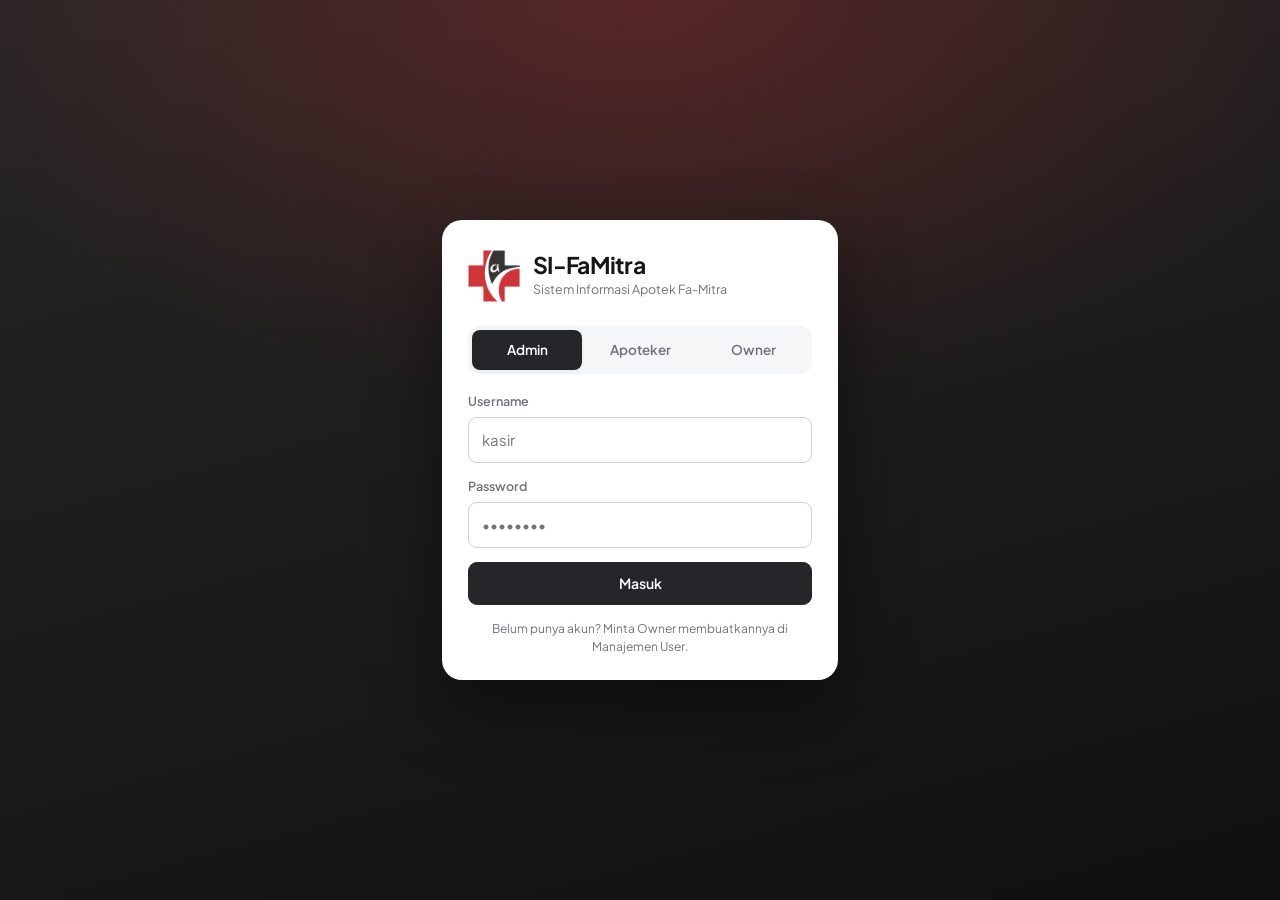
==== public/index.html @ 25cf3be3 "feat(marketing): target omset & laba bersih per cabang Tambah fitur Target Omset Marketing (Owner da" ====
<!DOCTYPE html>
<html lang="id">
<head>
  <meta charset="utf-8">
  <meta name="viewport" content="width=device-width, initial-scale=1, maximum-scale=1">
  <title>SI-FaMitra — Apotek Fa-Mitra</title>
  <link rel="icon" href="https://ssl.gstatic.com/docs/script/images/logo.png">
  <link rel="preconnect" href="https://fonts.googleapis.com">
  <link rel="preconnect" href="https://fonts.gstatic.com" crossorigin>
  <link href="https://fonts.googleapis.com/css2?family=Plus+Jakarta+Sans:wght@400;500;600;700;800&display=swap" rel="stylesheet">
  <link rel="stylesheet" href="style.css">
  <script>
    /* ============================================================ AI_CFG =====
     * Flag & endpoint asisten AI (khusus Owner). Dipertahankan dari versi asli
     * (Opsi A di blueprint migrasi — tetap pakai webhook n8n). Bila nanti
     * dipindah ke Edge Function Supabase (Opsi B), cukup ganti dua URL ini.
     *
     * PENTING: autentikasi harus ditangani oleh workflow n8n atau lapisan server;
     * jangan menaruh token rahasia di source browser yang bersifat publik.
     */
    window.AI_CFG = {
      summaryUrl: 'https://n8n.fa-mitra.my.id/webhook/ai-summary',
      chatUrl:    'https://n8n.fa-mitra.my.id/webhook/ai-chat'
    };
  </script>
</head>
<body>

<!-- ====================================================== Layar login ====== -->
<div id="loginScreen" class="login-screen">
  <div class="login-card">
    <div class="login-brand">
      <div class="logo"></div>
      <div>
        <h1>SI-FaMitra</h1>
        <p>Sistem Informasi Apotek Fa-Mitra</p>
      </div>
    </div>

    <div class="role-tabs" id="roleTabs">
      <button type="button" class="role-tab is-active" data-role="Kasir">Admin</button>
      <button type="button" class="role-tab" data-role="Apoteker">Apoteker</button>
      <button type="button" class="role-tab" data-role="Owner">Owner</button>
    </div>

    <label class="field">
      <span>Username</span>
      <input id="loginUser" type="text" autocomplete="username" autocapitalize="none" spellcheck="false" placeholder="kasir">
    </label>

    <label class="field">
      <span>Password</span>
      <input id="loginPass" type="password" autocomplete="current-password" placeholder="••••••••">
    </label>

    <div id="loginError" class="login-error" hidden></div>
    <button id="loginBtn" class="btn btn-primary btn-block">Masuk</button>
    <p class="login-note">Belum punya akun? Minta Owner membuatkannya di Manajemen User.</p>
  </div>
</div>

<!-- ======================================================= Layar aplikasi === -->
<div id="appScreen" class="app" hidden>
  <aside class="sidebar">
    <div class="sidebar-brand">
      <div class="logo"></div>
      <div class="sidebar-brand-text">
        <strong>SI-FaMitra</strong>
        <span id="sbApotek">Apotek Fa-Mitra</span>
      </div>
    </div>
    <nav id="navMenu" class="nav"></nav>
    <div class="sidebar-foot">
      <div class="whoami">
        <strong id="sbNama">—</strong>
        <span id="sbRole">—</span>
      </div>
      <button id="logoutBtn" class="btn btn-sm">Keluar</button>
    </div>
  </aside>

  <main class="main">
    <header class="topbar">
      <button id="menuToggle" class="icon-btn" aria-label="Buka menu">
        <svg viewBox="0 0 24 24"><path d="M4 6h16M4 12h16M4 18h16"/></svg>
      </button>
      <h2 id="pageTitle">Kasir</h2>
      <div class="topbar-meta">
        <span id="shiftChip" class="chip">Shift —</span>
        <span id="clockChip" class="chip">--:--</span>
      </div>
    </header>
    <div id="view" class="view"></div>
  </main>

  <nav id="tabbar" class="tabbar"></nav>
</div>

<!-- =========================================== Widget AI (khusus Owner) ==== -->
<div id="aidock" class="aidock mini" hidden>
  <button id="aidockFab" class="aidock-fab" aria-label="Buka Asisten Fa-Mitra" style="position:relative">
    <span class="aidock-fab-icon" aria-hidden="true">
      <svg viewBox="0 0 24 24" fill="none">
        <path d="M7.5 17.5 4 20l1.1-4.4A7.8 7.8 0 0 1 3 10.5C3 6.36 7.03 3 12 3s9 3.36 9 7.5-4.03 7.5-9 7.5c-1.64 0-3.18-.36-4.5-1Z" stroke="currentColor" stroke-width="1.8" stroke-linejoin="round"/>
        <path d="M8 10.5h.01M12 10.5h.01M16 10.5h.01" stroke="currentColor" stroke-width="2.4" stroke-linecap="round"/>
      </svg>
    </span>
    <span class="aidock-online" aria-label="AI aktif"></span>
    <span id="aidockBadge" class="badge" hidden>0</span>
  </button>

  <div id="aidockBox" class="aidock-box" hidden>
    <header class="aidock-head">
      <strong>Asisten Fa-Mitra</strong>
      <button id="aidockSize" class="icon-btn" aria-label="Perbesar">
        <svg viewBox="0 0 24 24"><path d="M8 3H5a2 2 0 0 0-2 2v3M16 3h3a2 2 0 0 1 2 2v3M8 21H5a2 2 0 0 1-2-2v-3M16 21h3a2 2 0 0 0 2-2v-3"/></svg>
      </button>
      <button id="aidockMin" class="icon-btn" aria-label="Kecilkan">
        <svg viewBox="0 0 24 24"><path d="M5 12h14"/></svg>
      </button>
    </header>
    <div id="aidockBody" class="aidock-body"></div>
    <footer class="aidock-foot">
      <div id="aidockSaran" class="saran"></div>
      <div class="aidock-input">
        <input id="aidockInput" class="inp" placeholder="Tanya apa saja soal data apotek">
        <button id="aidockKirim" class="btn btn-brand">Kirim</button>
      </div>
    </footer>
  </div>
</div>

<!-- ============================================================ Komponen === -->
<div id="toast" class="toast" hidden></div>

<div id="modal" class="modal" hidden>
  <div class="modal-backdrop" data-close="1"></div>
  <div class="modal-box" role="dialog" aria-modal="true">
    <header class="modal-head">
      <h3 id="modalTitle">Judul</h3>
      <button class="icon-btn" data-close="1" aria-label="Tutup">
        <svg viewBox="0 0 24 24"><path d="M18 6 6 18M6 6l12 12"/></svg>
      </button>
    </header>
    <div id="modalBody" class="modal-body"></div>
    <footer id="modalFoot" class="modal-foot"></footer>
  </div>
</div>

<!-- Area cetak; hanya tampil saat dokumen dicetak. -->
<div id="struk" class="struk"></div>

<!-- Urutan load WAJIB sama seperti include() di Index.html asli:
     Js_Core lebih dulu (deklarasi call()/api()/VIEWS), baru modul-modul view. -->
<script src="js_core.js"></script>
<script src="js_ai.js"></script>
<script src="js_pos.js"></script>
<script src="js_dashboard.js"></script>
<script src="js_master.js"></script>
<script src="js_trx.js"></script>
<script src="js_marketing_target.js"></script>
</body>
</html>
---- public/style.css ----
/* ================================================================= Token ===
   Palet diambil langsung dari logo: palang merah bata dan siluet arang.

   Merah sengaja TIDAK dipakai sebagai tombol aksi biasa. Di dashboard apotek,
   merah berarti rugi, stok habis, kedaluwarsa — kalau tombol "Simpan" juga
   merah, sinyal bahayanya hilang. Jadi merah untuk identitas dan bahaya,
   arang untuk aksi.
   ========================================================================= */
:root{
  --brand:#CE2C2B;        /* merah logo: identitas, blok hero, menu aktif */
  --brand-dark:#A61F1E;
  --brand-soft:#FCEBEA;

  --ink:#2E2E2E;          /* arang logo: tombol aksi utama */
  --ink-deep:#1A1A1A;
  --ink-nav:#1F1F1F;      /* sidebar */

  --paper:#F3F4F6;
  --surface:#FFFFFF;
  --line:#E4E6EB;
  --line-strong:#CDD1D8;
  --text:#1F2229;
  --muted:#6B7280;

  --ok:#0E9F6E;   --ok-soft:#E3F6EE;
  --warn:#D97706; --warn-soft:#FDF2E0;
  --bad:#8E1B18;  --bad-soft:#FBEAE9;

  --r:14px; --r-sm:9px; --r-xs:6px;
  --sh-1:0 1px 2px rgba(20,23,28,.05);
  --sh-2:0 1px 3px rgba(20,23,28,.06), 0 8px 24px rgba(20,23,28,.06);
  --sh-3:0 12px 40px rgba(20,23,28,.16);
}

*{box-sizing:border-box}
html,body{height:100%}
body{
  margin:0;
  font-family:'Plus Jakarta Sans',system-ui,-apple-system,'Segoe UI',sans-serif;
  font-size:15px; line-height:1.5; color:var(--text); background:var(--paper);
  -webkit-text-size-adjust:100%;
}
h1,h2,h3,h4{margin:0; color:var(--ink-deep); font-weight:700; letter-spacing:-.015em}
button,input,select,textarea{font:inherit; color:inherit}
/* Atribut hidden harus menang atas display:grid/flex milik kelas di bawah. */
[hidden]{display:none !important}
.num,.money,.kpi-value,table .num{font-variant-numeric:tabular-nums}
a{color:var(--brand-dark)}

/* Logo disematkan sebagai data URI supaya tidak butuh hosting terpisah. */
.logo{
  background-color: #ffffff; /* Mengisi background transparan dengan warna putih */
  border-radius: 8px;        /* Siku sedikit melengkung agar rapi */
  opacity: 1;                /* Memastikan keterlihatan maksimal */
  background-image:url([data-uri]);
  background-size:contain; background-repeat:no-repeat; background-position:center;
}

/* ================================================================== Login == */
.login-screen{
  min-height:100dvh; display:grid; place-items:center; padding:24px;
  background:
    radial-gradient(90% 70% at 50% 0%, rgba(206,44,43,.30) 0%, transparent 65%),
    linear-gradient(165deg,#262626 0%, #1A1A1A 60%, #101010 100%);
}
.login-card{
  width:100%; max-width:396px; background:var(--surface);
  border-radius:20px; padding:30px 26px 24px; box-shadow:0 28px 70px rgba(0,0,0,.45);
}
.login-brand{display:flex; gap:13px; align-items:center; margin-bottom:24px}
.login-brand .logo{width:52px; height:52px; flex:0 0 52px}
.login-brand h1{font-size:23px; line-height:1.1; letter-spacing:-.03em}
.login-brand p{margin:3px 0 0; font-size:12.5px; color:var(--muted)}

.role-tabs{
  display:grid; grid-template-columns:repeat(3,1fr); gap:3px;
  background:var(--paper); padding:4px; border-radius:12px; margin-bottom:18px;
}
.role-tab{
  border:0; background:transparent; padding:10px 4px; border-radius:8px;
  font-size:13.5px; font-weight:600; color:var(--muted); cursor:pointer;
  transition:background .15s, color .15s;
}
.role-tab.is-active{background:var(--ink); color:#fff; box-shadow:var(--sh-1)}
.login-error{
  background:var(--bad-soft); color:var(--bad); border-radius:var(--r-sm);
  padding:10px 12px; font-size:13px; margin-bottom:12px;
  border-left:3px solid var(--bad);
}
.login-note{margin:15px 0 0; font-size:12px; color:var(--muted); text-align:center}

.field{display:block; margin-bottom:14px}
.field > span{display:block; font-size:12.5px; font-weight:600; color:var(--muted); margin-bottom:6px}
.field input,.field select,.field textarea,.inp{
  width:100%; padding:11px 13px; border:1.5px solid var(--line-strong);
  border-radius:var(--r-sm); background:var(--surface); outline:none;
  transition:border-color .14s, box-shadow .14s;
}
.field input:focus,.field select:focus,.inp:focus{
  border-color:var(--ink); box-shadow:0 0 0 3px rgba(46,46,46,.12);
}

/* ================================================================= Tombol == */
.btn{
  border:1.5px solid var(--line-strong); border-radius:var(--r-sm);
  padding:10px 16px; font-weight:600; font-size:14px; cursor:pointer;
  background:var(--surface); color:var(--ink-deep);
  transition:background .14s, border-color .14s, transform .06s;
}
.btn:hover{border-color:var(--muted)}
.btn:active{transform:translateY(1px)}
.btn:focus-visible{outline:2.5px solid var(--brand); outline-offset:2px}
.btn-primary{background:var(--ink); color:#fff; border-color:var(--ink)}
.btn-primary:hover{background:#000; border-color:#000}
.btn-brand{background:var(--brand); color:#fff; border-color:var(--brand)}
.btn-brand:hover{background:var(--brand-dark); border-color:var(--brand-dark)}
.btn-danger{background:var(--bad-soft); color:var(--bad); border-color:#EBC9C7}
.btn-ghost{background:transparent; border-color:transparent}
.btn-sm{padding:6px 11px; font-size:12.5px}
.btn-block{width:100%; display:block; margin-top:8px}
.btn:disabled{opacity:.5; cursor:not-allowed}
.icon-btn{
  border:0; background:transparent; cursor:pointer; padding:7px;
  border-radius:var(--r-xs); color:inherit; display:inline-flex; align-items:center;
}
.icon-btn:hover{background:rgba(0,0,0,.06)}
.icon-btn svg{width:18px; height:18px; stroke:currentColor; fill:none;
  stroke-width:2; stroke-linecap:round; stroke-linejoin:round}

/* ================================================================= Layout == */
.app{display:grid; grid-template-columns:236px 1fr; min-height:100dvh}
.sidebar{
  background:var(--ink-nav); color:#A9ADB4; display:flex; flex-direction:column;
  padding:18px 12px; position:sticky; top:0; height:100dvh;
}
.sidebar-brand{display:flex; gap:11px; align-items:center; margin-bottom:24px; padding:0 4px}
.sidebar-brand .logo{width:38px; height:38px; flex:0 0 38px}
.sidebar-brand-text strong{display:block; color:#F5F6F7; font-size:15px; letter-spacing:-.02em}
.sidebar-brand-text span{font-size:11px; color:#7E838B}
.nav{display:flex; flex-direction:column; gap:2px; flex:1; overflow-y:auto}
.nav button{
  text-align:left; border:0; background:transparent; color:#A9ADB4;
  padding:10px 12px; border-radius:var(--r-sm); cursor:pointer;
  font-size:14px; font-weight:500; transition:background .14s, color .14s;
}
.nav button:hover{background:#2B2B2B; color:#F5F6F7}
.nav button.is-active{background:var(--brand); color:#fff; font-weight:600}
.sidebar-foot{
  border-top:1px solid #333; padding-top:13px; margin-top:8px;
  display:flex; align-items:center; justify-content:space-between; gap:8px;
}
.whoami strong{display:block; color:#F5F6F7; font-size:13.5px}
.whoami span{font-size:11px; color:#7E838B}
.sidebar-foot .btn{color:#A9ADB4; border-color:#3A3A3A; background:transparent}
.sidebar-foot .btn:hover{background:#2B2B2B; color:#fff}

.main{display:flex; flex-direction:column; min-width:0}
.topbar{
  display:flex; align-items:center; gap:12px; padding:13px 22px;
  background:var(--surface); border-bottom:1px solid var(--line);
  position:sticky; top:0; z-index:5;
}
.topbar h2{font-size:18px; flex:1; letter-spacing:-.02em}
.topbar-meta{display:flex; gap:6px; align-items:center}
#menuToggle{display:none}
.view{padding:20px 22px 28px; flex:1; min-width:0}
.tabbar{display:none}

@media (max-width:880px){
  .app{grid-template-columns:1fr}
  .sidebar{
    position:fixed; z-index:40; left:0; top:0; width:258px; transform:translateX(-100%);
    transition:transform .22s cubic-bezier(.4,0,.2,1); box-shadow:var(--sh-3);
  }
  .sidebar.is-open{transform:none}
  #menuToggle{display:inline-flex}
  .topbar{padding:11px 14px}
  .view{padding:14px 14px 96px}
  .tabbar{
    display:flex; position:fixed; bottom:0; left:0; right:0; z-index:30;
    background:var(--surface); border-top:1px solid var(--line);
    padding:6px 4px calc(6px + env(safe-area-inset-bottom));
  }
  .tabbar button{
    flex:1; border:0; background:transparent; padding:8px 2px; cursor:pointer;
    font-size:11px; font-weight:600; color:var(--muted); border-radius:var(--r-xs);
  }
  .tabbar button.is-active{color:var(--brand); background:var(--brand-soft)}
}
@media (max-width:880px){
  .aidock:not(.full){right:14px; bottom:78px}
  .aidock-box{height:min(460px,calc(100dvh - 180px))}
}
@media (prefers-reduced-motion:reduce){*{transition:none !important; animation:none !important}}

/* ================================================================== Kartu == */
.card{
  background:var(--surface); border:1px solid var(--line);
  border-radius:var(--r); padding:17px; box-shadow:var(--sh-1);
}
.card + .card{margin-top:14px}
.card-head{display:flex; align-items:center; gap:10px; margin-bottom:13px; flex-wrap:wrap}
.card-head h3{font-size:15px; flex:1; min-width:110px}
.grid{display:grid; gap:14px}
.g2{grid-template-columns:repeat(2,minmax(0,1fr))}
.g3{grid-template-columns:repeat(3,minmax(0,1fr))}
.g4{grid-template-columns:repeat(4,minmax(0,1fr))}
.split{display:grid; grid-template-columns:minmax(0,1.45fr) minmax(0,1fr); gap:14px; align-items:start}
@media (max-width:980px){.g3,.g4{grid-template-columns:repeat(2,minmax(0,1fr))} .split{grid-template-columns:1fr}}
@media (max-width:560px){.g2,.g3,.g4{grid-template-columns:1fr}}
.stack14{margin-top:14px}

/* =========================================================== Banner AI ===== */
.aibanner{
  background:linear-gradient(120deg,var(--brand) 0%, var(--brand-dark) 62%, #7E1615 100%);
  color:#fff; border-radius:var(--r); padding:18px 20px; margin-bottom:14px;
  box-shadow:var(--sh-2); position:relative; overflow:hidden;
}
.aibanner::after{
  content:''; position:absolute; right:-70px; top:-90px; width:250px; height:250px;
  border-radius:50%; background:rgba(255,255,255,.07);
}
.aibanner-top{display:flex; align-items:center; gap:9px; margin-bottom:9px}
.aibanner-tag{
  font-size:11px; font-weight:700; letter-spacing:.06em; text-transform:uppercase;
  background:rgba(255,255,255,.18); padding:4px 9px; border-radius:99px;
}
.aibanner-jam{font-size:11.5px; color:rgba(255,255,255,.75); margin-left:auto}
.aibanner p{margin:0; font-size:15.5px; line-height:1.55; max-width:74ch; position:relative}
.aibanner-sorot{
  display:flex; gap:22px; flex-wrap:wrap; margin-top:15px;
  padding-top:14px; border-top:1px solid rgba(255,255,255,.18); position:relative;
}
.sorot-label{font-size:11.5px; color:rgba(255,255,255,.72)}
.sorot-nilai{font-size:19px; font-weight:800; letter-spacing:-.02em; margin-top:1px}
.sorot-catatan{font-size:11.5px; color:rgba(255,255,255,.82)}
.aibanner .memuat{opacity:.75; font-style:italic}

/* ====================================================== Hero omzet ========= */
.hero{
  background:var(--surface); border:1px solid var(--line); border-radius:var(--r);
  padding:20px 22px; box-shadow:var(--sh-1); margin-bottom:14px;
  display:grid; grid-template-columns:minmax(0,1fr) 268px; gap:24px; align-items:center;
}
.hero-chart{border-left:1px solid var(--line); padding-left:22px}
@media (max-width:820px){
  .hero{grid-template-columns:1fr; gap:16px}
  .hero-chart{border-left:0; border-top:1px solid var(--line); padding-left:0; padding-top:14px}
}
.hero-label{font-size:12.5px; font-weight:600; color:var(--muted)}
.hero-value{
  font-size:clamp(32px,5.5vw,46px); font-weight:800; letter-spacing:-.035em;
  line-height:1.05; margin-top:3px; color:var(--ink-deep);
}
.hero-row{display:flex; align-items:flex-end; gap:14px; flex-wrap:wrap}
.delta{
  display:inline-flex; align-items:center; gap:4px; font-size:13px; font-weight:700;
  padding:4px 10px; border-radius:99px; margin-bottom:7px;
}
.delta.naik{background:var(--ok-soft); color:var(--ok)}
.delta.turun{background:var(--bad-soft); color:var(--bad)}
.delta.rata{background:var(--paper); color:var(--muted)}
.hero-satelit{
  display:flex; gap:14px 30px; flex-wrap:wrap; margin-top:16px; padding-top:15px;
  border-top:1px solid var(--line);
}
.sat-label{font-size:11.5px; color:var(--muted); font-weight:600}
.sat-nilai{font-size:18px; font-weight:700; letter-spacing:-.02em; margin-top:1px}
.sat-nilai.minus{color:var(--bad)}

/* ================================================= Strip peringatan ======== */
.alertstrip{
  display:flex; align-items:center; gap:12px; flex-wrap:wrap;
  border-radius:var(--r); padding:13px 17px; margin-bottom:14px;
  font-size:14px; font-weight:600; cursor:pointer; border:1px solid transparent;
  transition:filter .14s;
}
.alertstrip:hover{filter:brightness(.98)}
.alertstrip.aman{background:var(--ok-soft); color:var(--ok); border-color:#BFE7D8; cursor:default}
.alertstrip.perhatian{background:var(--warn-soft); color:#8A4B04; border-color:#EFD9AE}
.alertstrip.kritis{background:var(--bad-soft); color:var(--bad); border-color:#EFC9C6}
.alertstrip .pesan{display:inline-flex; align-items:baseline; gap:9px}
.alertstrip .dot{width:9px; height:9px; border-radius:50%; background:currentColor;
  flex:0 0 9px; transform:translateY(-1px)}
.alertstrip .spacer{flex:1}
.alertstrip .lihat{font-size:12.5px; font-weight:700; text-decoration:underline}

/* ================================================= Strip segmen CRM ======== */
.segstrip{
  display:grid; grid-template-columns:repeat(4,minmax(0,1fr)); gap:1px;
  background:var(--line); border:1px solid var(--line); border-radius:var(--r);
  overflow:hidden; margin-bottom:14px;
}
.seg{background:var(--surface); padding:14px 16px}
.seg-nilai{font-size:23px; font-weight:800; letter-spacing:-.03em}
.seg-label{font-size:12px; color:var(--muted); font-weight:600; margin-top:1px}
.seg.vip .seg-nilai{color:var(--brand)}
.seg.risk .seg-nilai{color:var(--bad)}
.seg.rutin .seg-nilai{color:var(--ok)}
@media (max-width:560px){.segstrip{grid-template-columns:repeat(2,1fr)}}

/* ====================================================== Kartu bertab ======= */
.tabs{display:flex; gap:3px; background:var(--paper); padding:3px; border-radius:9px}
.tabs button{
  border:0; background:transparent; padding:7px 12px; border-radius:6px; cursor:pointer;
  font-size:12.5px; font-weight:600; color:var(--muted);
}
.tabs button.is-active{background:var(--surface); color:var(--ink-deep); box-shadow:var(--sh-1)}

/* Bar horizontal untuk peringkat, menggantikan tabel angka. */
.rank{display:flex; flex-direction:column; gap:11px}
.rank-item{position:relative}
.rank-top{display:flex; justify-content:space-between; gap:10px; font-size:13.5px; margin-bottom:5px}
.rank-top strong{font-weight:600}
.rank-bar{height:7px; border-radius:99px; background:var(--paper); overflow:hidden}
.rank-fill{height:100%; border-radius:99px; background:var(--brand)}
.rank-fill.alt{background:var(--ink)}

/* ================================================================= Tabel === */
.table-wrap{overflow-x:auto; -webkit-overflow-scrolling:touch}
.tbl-sm table{min-width:0}
.tbl-sm td,.tbl-sm th{padding:9px 6px}
table{width:100%; border-collapse:collapse; font-size:13.5px; min-width:480px}
th{
  text-align:left; font-weight:600; color:var(--muted); font-size:11.5px;
  padding:9px 10px; border-bottom:1.5px solid var(--line-strong); white-space:nowrap;
}
td{padding:10px; border-bottom:1px solid var(--line); vertical-align:middle}
tbody tr:last-child td{border-bottom:0}
.r{text-align:right} .c{text-align:center}
.empty{padding:28px 12px; text-align:center; color:var(--muted); font-size:13.5px}
.sub{font-size:11.5px; color:var(--muted); margin-top:2px}

.chip{
  display:inline-block; padding:3px 9px; max-width:100%; border-radius:99px; font-size:11.5px;
  font-weight:600; background:var(--paper); color:var(--muted); white-space:nowrap;
}
.chip-ok{background:var(--ok-soft); color:var(--ok)}
.chip-warn{background:var(--warn-soft); color:#8A4B04}
.chip-bad{background:var(--bad-soft); color:var(--bad)}
.chip-brand{background:var(--brand-soft); color:var(--brand-dark)}

/* ========================================================== Kerangka muat == */
.sk{background:linear-gradient(90deg,#E8EAEE 25%,#F2F3F5 50%,#E8EAEE 75%);
  background-size:200% 100%; animation:skl 1.3s linear infinite; border-radius:6px}
@keyframes skl{from{background-position:200% 0} to{background-position:-200% 0}}
.sk-row{height:13px; margin-bottom:9px}
.sk-title{height:26px; width:45%; margin-bottom:14px}

/* ================================================================ Grafik === */
.chart{width:100%; height:auto; display:block; max-height:200px}
.chart .bar{fill:var(--brand)}
.chart .bar-alt{fill:var(--ink)}
.chart .axis{stroke:var(--line-strong); stroke-width:1}
.chart .lbl{font-size:8px; fill:var(--muted)}

/* ======================================================== Insight AI ======= */
.insight{
  border-left:3px solid var(--line-strong); padding:11px 13px; background:var(--paper);
  border-radius:0 var(--r-sm) var(--r-sm) 0; margin-bottom:9px;
}
.insight h4{font-size:13.5px; margin-bottom:3px}
.insight p{margin:0; font-size:13px; color:var(--muted)}
.insight .aksi{margin-top:6px; font-size:12.5px; font-weight:600; color:var(--ink-deep)}
.insight.kritis{border-left-color:var(--bad); background:var(--bad-soft)}
.insight.perhatian{border-left-color:var(--warn); background:var(--warn-soft)}
.insight.peluang{border-left-color:var(--ok); background:var(--ok-soft)}

/* Bagian yang bisa dilipat. */
.fold > summary{
  cursor:pointer; list-style:none; font-weight:600; font-size:14px;
  padding:13px 17px; background:var(--surface); border:1px solid var(--line);
  border-radius:var(--r); box-shadow:var(--sh-1); display:flex; align-items:center; gap:9px;
}
.fold > summary::-webkit-details-marker{display:none}
.fold > summary::before{content:'▸'; color:var(--muted); font-size:12px}
.fold[open] > summary{border-radius:var(--r) var(--r) 0 0; border-bottom:0}
.fold[open] > summary::before{content:'▾'}
.fold-body{
  background:var(--surface); border:1px solid var(--line); border-top:0;
  border-radius:0 0 var(--r) var(--r); padding:16px; box-shadow:var(--sh-1);
}

/* ==================================================== Widget AI melayang === */
.aidock{position:fixed; z-index:55; right:20px; bottom:20px; transition:all .2s cubic-bezier(.4,0,.2,1)}
.aidock-fab{
  width:56px; height:56px; border-radius:50%; border:0; cursor:pointer;
  background:var(--brand); color:#fff; box-shadow:var(--sh-3);
  display:grid; place-items:center; font-weight:800; font-size:15px;
}
.aidock-fab:hover{background:var(--brand-dark)}
.aidock-fab .badge{
  position:absolute; top:-3px; right:-3px; min-width:20px; height:20px; padding:0 5px;
  border-radius:99px; background:var(--ink-deep); color:#fff; font-size:11px;
  display:grid; place-items:center; border:2px solid var(--surface);
}
.aidock-box{
  width:min(380px,calc(100vw - 32px)); height:min(520px,calc(100dvh - 120px));
  background:var(--surface); border-radius:16px; box-shadow:var(--sh-3);
  display:flex; flex-direction:column; overflow:hidden; border:1px solid var(--line);
}
.aidock.full{right:16px; bottom:16px; left:16px; top:16px}
.aidock.full .aidock-box{width:auto; height:100%; max-width:none}
.aidock-head{
  display:flex; align-items:center; gap:9px; padding:13px 15px;
  background:var(--ink-nav); color:#fff;
}
.aidock-head strong{color:#fff; font-size:14px; flex:1}
.aidock-head .icon-btn{color:#B9BDC4}
.aidock-head .icon-btn:hover{background:rgba(255,255,255,.12); color:#fff}
.aidock-body{flex:1; overflow-y:auto; padding:14px; background:var(--paper)}
.aidock-foot{padding:11px 12px; border-top:1px solid var(--line); background:var(--surface)}
.aidock-input{display:flex; gap:7px}

.bubble{padding:10px 13px; border-radius:14px; font-size:13.5px; line-height:1.5;
  max-width:92%; margin-bottom:9px; white-space:pre-wrap}
.bubble.me{background:var(--ink); color:#fff; margin-left:auto; border-bottom-right-radius:4px}
.bubble.ai{background:var(--surface); border:1px solid var(--line); border-bottom-left-radius:4px}
.bubble.proaktif{background:#fff; border-left:3px solid var(--brand)}
.bubble .aksi-cepat{
  display:inline-block; margin-top:8px; padding:6px 11px; border-radius:99px;
  background:var(--brand-soft); color:var(--brand-dark); font-size:12.5px;
  font-weight:600; cursor:pointer; border:0;
}
.bubble .aksi-cepat:hover{background:#F8DAD8}
.saran{display:flex; gap:6px; flex-wrap:wrap; margin-bottom:9px; max-height:64px; overflow:hidden; position:relative; transition:max-height .2s ease}
.saran.is-open{max-height:none}
.saran-more{width:100%; display:flex; gap:6px; flex-wrap:wrap; margin-top:6px}
.saran button{
  border:1px solid var(--line-strong); background:var(--surface); border-radius:99px;
  padding:6px 12px; font-size:12.5px; cursor:pointer; color:var(--ink-deep);
  max-width:100%; white-space:nowrap; overflow:hidden; text-overflow:ellipsis;
}
.saran button:hover{border-color:var(--ink); background:var(--paper)}
.saran button.saran-toggle{
  background:var(--paper); color:var(--muted); font-weight:600;
  border-style:dashed;
}
.saran button.saran-toggle:hover{color:var(--ink-deep); border-style:solid}
.sumber-tag{font-size:10.5px; color:var(--muted); margin-top:5px}

/* ============================================================= POS gelap === */
.pos-dark{
  margin:-20px -22px -28px; padding:18px 22px 28px; min-height:calc(100dvh - 56px);
  background:var(--ink-deep); color:#E7E8EA;
}
@media (max-width:880px){.pos-dark{margin:-14px -14px -96px; padding:14px 14px 96px}}
.pos-dark h3,.pos-dark h4{color:#F5F6F7}
.pos-dark .card{background:#262626; border-color:#383838; color:#E7E8EA; box-shadow:none}
.pos-dark .field > span{color:#9A9EA5}
.pos-dark .inp{background:#1A1A1A; border-color:#3D3D3D; color:#F5F6F7}
.pos-dark .inp:focus{border-color:var(--brand); box-shadow:0 0 0 3px rgba(206,44,43,.22)}
.pos-dark .inp::placeholder{color:#6C7076}
.pos-dark th{color:#8E9299; border-bottom-color:#3D3D3D}
.pos-dark td{border-bottom-color:#333}
.pos-dark .empty{color:#8E9299}
.pos-dark .chip{background:#333; color:#B4B8BF}
.pos-dark .btn{background:#333; border-color:#454545; color:#E7E8EA}
.pos-dark .btn:hover{background:#3D3D3D; border-color:#5A5A5A}
.pos-dark .btn-brand{background:var(--brand); border-color:var(--brand); color:#fff}
.pos-dark .btn-brand:hover{background:var(--brand-dark)}
.pos-dark .sub{color:#8E9299}

.pos{display:grid; grid-template-columns:minmax(0,1fr) 348px; gap:14px; align-items:start}
@media (max-width:1040px){.pos{grid-template-columns:1fr}}

/* Kartu cetak ringkasan Owner di dashboard — pemanis saja. */
.db-print-card{margin-top:18px}
.db-print-card .btn-primary{font-size:14px; padding:11px 18px}

/* Header POS — shift + PJ + pintasan keyboard */
.pos-head{display:flex; align-items:center; justify-content:space-between; gap:10px; flex-wrap:wrap; padding:12px 14px}
.pos-head-left{display:flex; align-items:center; gap:10px; flex-wrap:wrap}
.pos-head-right{display:flex; align-items:center; gap:6px}
.kbd-hint{font-size:11px; color:#8E9299; letter-spacing:.02em; padding:3px 8px; border:1px dashed #454545; border-radius:5px}

/* Panel pembayaran: desktop sticky seperti semula, mobile bottom sheet. */
.pos-pay{position:sticky; top:76px}
.pos-pay-grip{display:none}

@media (max-width:1040px){
  .pos-pay{
    position:fixed; left:0; right:0; bottom:0; z-index:25;
    border-radius:14px 14px 0 0; margin:0; padding:0;
    transform:translateY(0); transition:transform .25s cubic-bezier(.4,0,.2,1);
    box-shadow:0 -8px 30px rgba(0,0,0,.45);
  }
  .pos-pay.is-collapsed{transform:translateY(calc(100% - 38px))}
  .pos-pay-grip{
    display:flex; align-items:center; justify-content:center;
    width:100%; height:30px; padding:0; margin:0; background:transparent;
    border:0; border-bottom:1px solid #383838; cursor:pointer;
  }
  .pos-pay-grip span{
    display:block; width:42px; height:4px; border-radius:2px; background:#5A5A5A;
  }
  .pos-pay-body{padding:6px 14px 96px; max-height:70vh; overflow-y:auto}
  .pos-dark{padding-bottom:160px}
}

.pos-cust{display:flex; align-items:center; gap:10px; flex-wrap:wrap}
.pos-cust .inp{max-width:250px}
.pos-search{position:relative; margin-bottom:14px}
.pos-search .inp{font-size:16px; padding:15px 16px}
.suggest{
  position:absolute; z-index:12; left:0; right:0; top:calc(100% + 5px);
  background:#262626; border:1px solid #3D3D3D; border-radius:var(--r);
  box-shadow:var(--sh-3); max-height:300px; overflow-y:auto;
}
.suggest button{
  display:block; width:100%; text-align:left; border:0; background:transparent;
  padding:11px 14px; cursor:pointer; border-bottom:1px solid #333; color:#E7E8EA;
}
.suggest button:hover,.suggest button.is-cursor{background:#333}
.suggest button:last-child{border-bottom:0}
.beli-suggest{position:fixed;left:auto;right:auto;top:auto;min-width:280px;max-width:min(420px,calc(100vw - 16px));max-height:280px;overflow-y:auto}
.s-name{font-weight:600; font-size:14.5px}
.s-meta{font-size:12px; color:#9A9EA5; margin-top:3px; display:flex; gap:7px;
  flex-wrap:wrap; align-items:center}

/* Keranjang sebagai kartu, bukan baris tabel rapat. */
.cart{display:flex; flex-direction:column; gap:9px}
.cart-item{
  display:grid; grid-template-columns:1fr auto; gap:10px; align-items:center;
  background:#1F1F1F; border:1px solid #383838; border-radius:var(--r-sm); padding:12px 13px;
}
.cart-nama{font-weight:600; font-size:14.5px}
.cart-meta{font-size:11.5px; color:#9A9EA5; margin-top:3px; display:flex; gap:7px;
  flex-wrap:wrap; align-items:center}
.cart-kanan{display:flex; align-items:center; gap:12px}
.cart-sub{font-weight:700; min-width:92px; text-align:right}
.qty{display:flex; align-items:center; gap:4px}
.qty input{width:52px; text-align:center; padding:6px; border:1px solid #454545;
  border-radius:var(--r-xs); background:#111; color:#F5F6F7}
.qty button{width:30px; height:30px; border:1px solid #454545; background:#333; color:#E7E8EA;
  border-radius:var(--r-xs); cursor:pointer; font-weight:700; line-height:1}
.qty button:hover{background:#454545}

.pay-row{display:flex; justify-content:space-between; align-items:baseline;
  padding:7px 0; font-size:14px}
.pay-row.total{border-top:1px solid #3D3D3D; margin-top:7px; padding-top:12px}
.pay-total{font-size:26px; font-weight:800; letter-spacing:-.03em}
.kembalian{font-size:30px; font-weight:800; letter-spacing:-.03em; color:#3DD68C}
.kembalian.is-kurang{color:#FF6B63}
.kembalian.is-pas{color:#8E9299; font-size:24px}
.kembalian.is-ada{color:#3DD68C; text-shadow:0 0 18px rgba(61,214,140,.35)}
.cash-quick{display:flex; gap:6px; flex-wrap:wrap; margin:9px 0 4px}
.cash-quick button{padding:7px 11px; font-size:12.5px; border:1px solid #454545;
  background:#333; color:#E7E8EA; border-radius:var(--r-xs); cursor:pointer}
.cash-quick button:hover{background:#454545}
.cash-quick button.is-pas{background:var(--brand); border-color:var(--brand); color:#fff; font-weight:700}
.cash-quick button.is-pas:hover{background:var(--brand-dark)}
.btn-bayar{
  width:100%; padding:17px; font-size:16px; font-weight:700; border:0;
  border-radius:var(--r-sm); background:var(--brand); color:#fff; cursor:pointer;
  margin-top:12px;
}
.btn-bayar:hover{background:var(--brand-dark)}
.btn-bayar:disabled{opacity:.5; cursor:not-allowed}

/* ================================================================= Modal === */
.modal{position:fixed; inset:0; z-index:70; display:grid; place-items:center; padding:16px}
.modal-backdrop{position:absolute; inset:0; background:rgba(18,18,18,.6)}
.modal-box{
  position:relative; background:var(--surface); border-radius:16px; width:100%;
  max-width:560px; max-height:88dvh; display:flex; flex-direction:column;
  box-shadow:var(--sh-3);
}
.modal-head{display:flex; align-items:center; padding:16px 18px; border-bottom:1px solid var(--line)}
.modal-head h3{flex:1; font-size:16px}
.modal-body{padding:18px; overflow-y:auto}
.modal-foot{padding:13px 18px; border-top:1px solid var(--line); display:flex; gap:8px;
  justify-content:flex-end}

.toast{
  position:fixed; left:50%; bottom:26px; transform:translateX(-50%); z-index:90;
  background:var(--ink-deep); color:#fff; padding:12px 18px; border-radius:99px;
  font-size:13.5px; font-weight:600; box-shadow:var(--sh-3); max-width:90vw;
}
.toast.is-bad{background:var(--bad)}
.loading{padding:26px; text-align:center; color:var(--muted); font-size:13.5px}
.filterbar{display:flex; gap:9px; flex-wrap:wrap; align-items:flex-end; margin-bottom:14px}
.filterbar .field{margin:0}
.filterbar select,.filterbar input{min-width:132px}

/* ========================================================= Struk thermal === */
.struk{display:none}
@media print{
  body > *:not(#struk){display:none !important}
  .struk{
    display:block !important; page:thermal58; box-sizing:border-box; width:58mm; margin:0; padding:2mm 2mm 15mm;
    font-family:'Courier New',monospace; font-size:10px; line-height:1.35; color:#000;
  }
  .struk.w80{page:thermal80; width:80mm; font-size:11px}
  .struk.lebar{
    page:a4; width:auto; padding:14mm 12mm; font-size:12px;
    font-family:'Plus Jakarta Sans',system-ui,sans-serif;
  }
  .struk.lebar table{border-collapse:collapse}
  .struk.lebar td,.struk.lebar th{padding:5px 8px; border-bottom:1px solid #bbb}
  .struk.lebar h2{font-size:16px; margin:0 0 2px}
  .struk table{min-width:0; width:100%; font-size:10px}
  .struk th,.struk td{padding:1px 0; border:0}
  .struk hr{border:0; border-top:1px dashed #000; margin:3px 0}
  .struk .ctr{text-align:center}
  .struk .r{text-align:right}
  /* Feed tambahan sebelum auto-cut printer thermal agar baris terakhir tidak terpotong. */
  .struk::after{content:"";display:block;height:15mm}
  @page thermal58{size:58mm auto; margin:0}
  @page thermal80{size:80mm auto; margin:0}
  @page a4{size:A4 portrait; margin:0}
}

/* ================================================= SI-FaMitra Clean v6 */
/* Dominant palette: white / black / neutral gray. Brand red is accent only. */
:root{--brand:#CE2C2B;--brand-dark:#8F1D22;--brand-deep:#5B1721;--brand-soft:#FBEAEA;--brand-line:#EBC5C5;--paper:#F5F6F8;--surface:#FFF;--line:#E4E6EB;--line-strong:#CDD1D8;--ink:#25262A;--ink-deep:#151619;--muted:#70727A;--sh-1:0 2px 6px rgba(20,22,27,.05);--sh-2:0 10px 24px rgba(20,22,27,.10);--sh-3:0 20px 48px rgba(20,22,27,.16)}
body{background:var(--paper);color:var(--ink)}
.sidebar{background:linear-gradient(180deg,#151619,#25262A);box-shadow:8px 0 26px rgba(20,22,27,.14)}
.sidebar-brand{border-bottom:1px solid rgba(255,255,255,.12)}
.nav button{transition:transform .18s,background .18s,box-shadow .18s}.nav button:hover{background:#33353A;color:#fff;transform:translateX(3px)}.nav button.is-active{background:var(--brand);color:#fff;box-shadow:0 7px 18px rgba(206,44,43,.22);transform:translateX(3px)}
.topbar{background:#fff;box-shadow:0 2px 12px rgba(20,22,27,.04)}
#dbIsi{display:flex;flex-direction:column;gap:16px}
#dbIsi .hero{position:relative;overflow:hidden;min-height:220px;padding:25px 28px;background:#fff;color:var(--ink);border:1px solid var(--line);border-top:4px solid var(--brand);border-radius:18px;box-shadow:var(--sh-2);transition:transform .2s,box-shadow .2s}
#dbIsi .hero:hover{transform:translateY(-3px);box-shadow:var(--sh-3)}
#dbIsi .hero::after{content:"";position:absolute;right:-100px;top:-150px;width:300px;height:300px;border:1px solid #ececef;border-radius:50%;box-shadow:0 0 0 30px #f7f7f8,0 0 0 60px #fafafa}
#dbIsi .hero>*{position:relative;z-index:1}.hero-label{color:var(--muted)!important}.hero-label .sub{color:var(--muted)!important}.hero-value{color:var(--ink-deep)!important;text-shadow:none}.hero .chip{background:var(--brand-soft);color:var(--brand-dark);border-color:var(--brand-line)}.hero-satelit{border-top-color:var(--line)!important}.hero .sat-label{color:var(--muted)!important}.hero .sat-nilai{color:var(--ink-deep)!important}.hero-chart{border-left-color:var(--line)!important;filter:none}.hero-chart .bar{fill:var(--brand)!important}.hero-chart .axis{stroke:var(--line-strong)!important}.hero-chart .lbl{fill:var(--muted)!important}
.aibanner{background:#fff;color:var(--ink);border:1px solid var(--line);border-left:4px solid var(--brand);box-shadow:var(--sh-2)}.aibanner-tag{background:var(--brand-soft);color:var(--brand-dark)}.aibanner-jam,.aibanner p,.sorot-label,.sorot-catatan{color:var(--muted)!important}.aibanner p{color:var(--ink)!important}.aibanner-sorot{border-top-color:var(--line)}.sorot-nilai{color:var(--ink-deep)}
#dbIsi .alertstrip.aman,#dbIsi .alertstrip.perhatian,#dbIsi .alertstrip.kritis{background:#fff;color:var(--brand-dark);border-color:var(--brand-line)}
#dbIsi .segstrip .seg{background:#fff;border:1px solid var(--line);box-shadow:var(--sh-1)}#dbIsi .segstrip .seg:hover{border-color:var(--brand-line);box-shadow:var(--sh-2)}#dbIsi .segstrip .seg-nilai{color:var(--brand-dark)}
#dbIsi .card{background:#fff;border:1px solid var(--line);box-shadow:var(--sh-1);transition:transform .18s,box-shadow .18s,border-color .18s}#dbIsi .card:hover{transform:translateY(-3px);border-color:var(--brand-line);box-shadow:var(--sh-2)}#dbIsi .card-head{border-bottom-color:var(--line)}#dbIsi .rank-fill,#dbIsi .rank-fill.alt{background:var(--brand)}
.filterbar{background:#fff;border:1px solid var(--line);box-shadow:var(--sh-1)}.filterbar .btn,.btn-brand{box-shadow:0 5px 12px rgba(206,44,43,.14)}
#aidockBox .aidock-head{background:var(--ink-deep)}
@media(max-width:1180px) and (min-width:881px){.app{grid-template-columns:210px 1fr}.view{padding:18px}.sidebar{padding:16px 10px}.hero{grid-template-columns:minmax(0,1fr) 220px}}
@media(max-width:880px){.view{padding:16px 16px 92px}.filterbar{align-items:stretch}.filterbar .field{flex:1 1 145px;min-width:0}.filterbar .btn{min-height:44px}.hero{grid-template-columns:1fr}.hero-chart{border:0;border-top:1px solid var(--line);padding:15px 0 0}.split{grid-template-columns:1fr}}
@media(max-width:560px){.view{padding:12px 12px 88px;overflow-x:hidden}.filterbar .field{flex-basis:calc(50% - 4px)}.filterbar .field:last-of-type{flex-basis:100%}.filterbar .btn{width:100%}#dbIsi .hero{padding:19px 17px}.hero-satelit{grid-template-columns:repeat(2,minmax(0,1fr));gap:12px}.segstrip{grid-template-columns:repeat(2,minmax(0,1fr));gap:8px}.card{padding:13px}.aidock:not(.full){right:12px;bottom:76px}.aidock-box{width:calc(100vw - 24px);height:min(510px,calc(100dvh - 136px))}}
@media(prefers-reduced-motion:reduce){*,*::before,*::after{animation:none!important;transition:none!important}}


/* Clean v7 icon-only AI button */
.aidock-fab{width:62px;min-width:62px;height:62px;padding:8px;display:grid;place-items:center;border-radius:20px}
.aidock-fab-icon{width:42px;height:42px;display:grid;place-items:center;border-radius:14px;color:#fff;background:rgba(255,255,255,.16)}
.aidock-fab-icon svg{width:24px;height:24px}
.aidock-online{position:absolute;right:6px;top:6px;width:9px;height:9px;border:2px solid var(--brand);border-radius:50%;background:#fff}


/* ================================================= Clean v8: navigation + dynamic header */
/* No horizontal overflow: especially important for mobile/tablet navigation. */
html,body{max-width:100%;overflow-x:hidden}
.app,.main,.view,#view,#dbIsi{min-width:0;max-width:100%;overflow-x:clip}
.sidebar{min-width:0;overflow-x:hidden}
.nav{min-width:0;overflow-x:hidden;overflow-y:auto}
.nav button{display:block;width:100%;max-width:100%;min-width:0;overflow:hidden;text-overflow:ellipsis;white-space:nowrap}
.sidebar-foot{min-width:0;overflow:hidden}.whoami{min-width:0;overflow:hidden}.whoami strong,.whoami span{overflow:hidden;text-overflow:ellipsis;white-space:nowrap}
.table-wrap{max-width:100%;overflow-x:auto}
/* Dynamic header: dark control bar, brand accent, live indicator, and depth. */
.topbar{position:sticky;top:0;z-index:20;min-height:64px;padding:12px 22px;background:linear-gradient(105deg,#171719 0%,#28292e 68%,#3a2025 100%);color:#fff;border-bottom:0;box-shadow:0 8px 22px rgba(20,22,27,.16)}
.topbar::before{content:"";position:absolute;left:0;right:0;bottom:0;height:3px;background:linear-gradient(90deg,var(--brand),#e2615b,var(--brand));background-size:200% 100%;animation:headerAccent 5s linear infinite}
@keyframes headerAccent{from{background-position:0 0}to{background-position:200% 0}}
.topbar h2{position:relative;color:#fff;font-size:18px;letter-spacing:-.02em}
.topbar h2::after{content:"";display:inline-block;width:7px;height:7px;margin:0 0 2px 9px;border-radius:50%;background:var(--brand);box-shadow:0 0 0 4px rgba(206,44,43,.18);animation:headerPulse 2s ease-in-out infinite}
@keyframes headerPulse{50%{box-shadow:0 0 0 7px rgba(206,44,43,0)}}
.topbar-meta{position:relative;gap:8px}.topbar-meta .chip{background:rgba(255,255,255,.1);border:1px solid rgba(255,255,255,.16);color:#f4f4f5;box-shadow:none}.topbar-meta .chip:first-child{background:rgba(206,44,43,.18);border-color:rgba(226,97,91,.45);color:#ffd9d6}
#menuToggle{color:#fff}.topbar .icon-btn:hover{background:rgba(255,255,255,.12)}
/* More balanced canvas: neutral gray sections with black/brand accents. */
.view{background:linear-gradient(180deg,#eef0f3 0%,#f6f7f9 260px);padding-top:22px}
.filterbar{background:#fff;border-left:4px solid var(--ink);box-shadow:var(--sh-2)}
#dbIsi .segstrip .seg:nth-child(1),#dbIsi .segstrip .seg:nth-child(3){background:linear-gradient(145deg,#fff,#fff3f3);border-top:3px solid var(--brand)}
#dbIsi .segstrip .seg:nth-child(2),#dbIsi .segstrip .seg:nth-child(4){background:linear-gradient(145deg,#fff,#eef0f3);border-top:3px solid var(--ink)}
#dbIsi .card:nth-child(odd){background:linear-gradient(145deg,#fff,#f1f2f4)}
#dbIsi .card:nth-child(even){background:linear-gradient(145deg,#fff,#fff5f5)}
#dbIsi .card-head h3{color:var(--ink-deep)}
#dbIsi .alertstrip{border-left:4px solid var(--brand)}
#dbIsi .fold>summary{border-left:4px solid var(--ink)}
/* Keep AI icon-only and anchored above bottom mobile navigation. */
.aidock{max-width:calc(100vw - 24px)}
@media(max-width:880px){.topbar{padding:11px 14px}.view{padding-top:16px}.sidebar{overflow-y:auto;overflow-x:hidden}}
@media(max-width:560px){.topbar{min-height:58px;padding:10px 12px}.topbar h2{font-size:16px}.topbar h2::after{width:6px;height:6px;margin-left:6px}.topbar-meta{gap:4px}.topbar-meta .chip{font-size:10px;padding:3px 6px;max-width:94px;overflow:hidden;text-overflow:ellipsis;white-space:nowrap}.view{padding-top:12px}.nav button{padding-left:10px;padding-right:10px}.aidock{right:12px;bottom:76px}}
@media(prefers-reduced-motion:reduce){.topbar::before,.topbar h2::after{animation:none!important}}


/* ================================================= Clean v11: summary + filters */
/* Controlled brand gradient only on AI summary card. */
.aibanner{position:relative;overflow:hidden;background:linear-gradient(115deg,#8f1d22 0%,#ce2c2b 54%,#e2615b 100%);color:#fff;border:0;border-left:5px solid #5b1721;box-shadow:0 12px 26px rgba(91,23,33,.20)}
.aibanner::after{content:"";position:absolute;right:-70px;top:-100px;width:250px;height:250px;border:1px solid rgba(255,255,255,.18);border-radius:50%;box-shadow:0 0 0 25px rgba(255,255,255,.06),0 0 0 50px rgba(255,255,255,.035);pointer-events:none}
.aibanner>*{position:relative;z-index:1}.aibanner-top{display:flex;align-items:center;justify-content:space-between;gap:12px}.aibanner-tag{background:rgba(255,255,255,.17);color:#fff;border:1px solid rgba(255,255,255,.2)}.aibanner p{color:#fff!important}.aibanner-sorot{border-top-color:rgba(255,255,255,.25)!important}.aibanner .sorot-label,.aibanner .sorot-catatan{color:rgba(255,255,255,.78)!important}.aibanner .sorot-nilai{color:#fff}.aibanner .memuat{color:#fff!important}
/* Filter is a stable row on desktop and a controlled grid on small screens. */
.filterbar{display:grid;grid-template-columns:minmax(180px,1.35fr) minmax(180px,1fr) auto;align-items:end;gap:12px;padding:14px 16px;margin-bottom:18px;background:#fff;border:1px solid #dfe2e7;border-left:4px solid #25262a;border-radius:14px;box-shadow:0 8px 20px rgba(20,22,27,.08)}
.filterbar .field{display:flex;min-width:0;flex-direction:column;gap:6px}.filterbar .field span{font-size:11px;font-weight:700;color:#5f626a;line-height:1}.filterbar .inp,.filterbar select,.filterbar input{box-sizing:border-box;width:100%;height:42px;min-width:0;padding:0 12px;border:1px solid #cdd1d8;border-radius:10px;background:#fafbfc;color:#25262a;font:600 12px system-ui;outline:none}.filterbar .inp:focus,.filterbar select:focus,.filterbar input:focus{border-color:#ce2c2b;box-shadow:0 0 0 3px rgba(206,44,43,.12);background:#fff}.filterbar .btn{height:42px;min-width:104px;white-space:nowrap}
@media(min-width:881px){.filterbar .field:nth-of-type(n+3){grid-column:auto}.filterbar .field[hidden]{display:none!important}}
@media(max-width:880px){.filterbar{grid-template-columns:repeat(2,minmax(0,1fr));align-items:end}.filterbar .field{min-width:0}.filterbar .btn{grid-column:1/-1;width:100%}.filterbar .field[hidden]{display:none!important}}
@media(max-width:560px){.filterbar{grid-template-columns:1fr;gap:10px;padding:13px}.filterbar .btn{grid-column:auto}.filterbar .inp,.filterbar select,.filterbar input,.filterbar .btn{height:44px}.filterbar .field span{font-size:10px}}
/* CRM customer intelligence dashboard */
.crm-shell{display:grid;gap:18px}.crm-head{display:flex;align-items:flex-end;justify-content:space-between;gap:18px}.crm-head h2{margin:3px 0 5px;font-size:29px;letter-spacing:-.04em}.crm-head .sub{margin:0;max-width:680px}.eyebrow{font-size:10px;letter-spacing:.16em;font-weight:800;color:var(--brand);text-transform:uppercase}.crm-kpi-grid{display:grid;grid-template-columns:repeat(4,1fr);gap:12px}.crm-kpi{display:flex;gap:13px;align-items:flex-start;padding:17px;border:1px solid var(--line);border-radius:14px;background:var(--paper);box-shadow:0 5px 18px rgba(38,48,54,.04)}.crm-kpi-icon{width:34px;height:34px;border-radius:10px;display:grid;place-items:center;background:#e7f1ed;color:#236c5c;font-size:20px;font-weight:800}.crm-kpi-icon.crm-green{background:#e7f1ed;color:#247a68}.crm-kpi-icon.crm-gold{background:#f5eddc;color:#9a7121}.crm-kpi-icon.crm-red{background:#f8e8e5;color:#b94f4b}.crm-kpi small,.crm-kpi em{display:block;color:var(--muted);font-size:11px;font-style:normal}.crm-kpi strong{display:block;font-size:23px;letter-spacing:-.03em;margin:3px 0}.crm-kpi em{font-size:10px}.crm-alert{border-color:#efd7d2}.crm-grid-main{display:grid;grid-template-columns:1fr 1fr;gap:18px}.crm-chart-card{min-height:220px}.crm-chart-card h3,.crm-priority h3,.crm-directory h3{margin:0 0 3px}.crm-bar-row{margin:16px 0}.crm-bar-label{display:flex;justify-content:space-between;color:var(--muted);font-size:12px}.crm-bar-label strong{color:var(--ink);font-size:12px}.crm-bar-track{height:8px;border-radius:10px;background:var(--line);overflow:hidden;margin-top:7px}.crm-bar-track i{height:100%;display:block;border-radius:10px}.crm-tier-note{border-top:1px solid var(--line);margin-top:16px;padding-top:12px;font-size:12px;color:var(--muted)}.crm-priority-list{display:grid;gap:0}.crm-priority-item{display:flex;align-items:center;gap:11px;padding:12px 0;border-bottom:1px solid var(--line)}.crm-priority-item:last-child{border-bottom:0}.crm-avatar{flex:0 0 auto;width:38px;height:38px;border-radius:12px;display:grid;place-items:center;background:#e7f1ed;color:#236c5c;font-weight:800}.crm-avatar.small{width:30px;height:30px;border-radius:9px;font-size:12px}.crm-avatar.large{width:52px;height:52px;border-radius:16px;font-size:20px}.crm-priority-main{min-width:0;flex:1}.crm-priority-main strong{display:block;font-size:13px;margin-bottom:4px}.crm-priority-value{font-weight:800;font-size:12px;white-space:nowrap}.crm-directory .card-head{align-items:flex-start}.crm-tools{display:flex;gap:8px;flex-wrap:wrap;justify-content:flex-end}.crm-tools .inp{min-width:135px}.crm-person{display:flex;align-items:center;gap:9px}.crm-person strong,.crm-person span{display:block}.crm-person span{font-size:11px;color:var(--muted);margin-top:2px}.crm-directory table td{vertical-align:middle}.crm-detail-head{display:flex;align-items:center;gap:13px;border-bottom:1px solid var(--line);padding-bottom:15px;margin-bottom:15px}.crm-detail-head h3{margin:0 0 3px}.crm-detail-grid{display:grid;grid-template-columns:repeat(3,1fr);gap:14px}.crm-detail-grid small{display:block;color:var(--muted);font-size:11px;margin-bottom:5px}.crm-detail-grid strong{display:block;font-size:15px}.crm-detail-note{margin-top:17px;padding:12px;border-radius:10px;background:var(--brand-soft);color:var(--brand-dark);font-size:12px}
@media(max-width:1000px){.crm-kpi-grid{grid-template-columns:repeat(2,1fr)}.crm-tools{justify-content:flex-start}.crm-tools .inp{flex:1;min-width:145px}}@media(max-width:680px){.crm-head{align-items:flex-start;flex-direction:column}.crm-head .btn{width:100%}.crm-grid-main{grid-template-columns:1fr}.crm-kpi-grid{grid-template-columns:1fr}.crm-directory .card-head{display:block}.crm-tools{margin-top:12px}.crm-detail-grid{grid-template-columns:repeat(2,1fr)}.crm-priority-value{display:none}}
/* POS customer loyalty summary */
.pos-customer-info{margin-top:10px;padding:10px 12px;border:1px solid var(--line);border-radius:11px;background:var(--paper-soft,#f8faf9);font-size:11px;color:var(--muted)}.pos-customer-line{display:flex;align-items:center;gap:12px;flex-wrap:wrap}.pos-customer-address{color:var(--ink);font-weight:600}.pos-loyalty-line{display:flex;align-items:center;gap:8px;margin-top:9px}.pos-loyalty-badge{display:inline-flex;align-items:center;gap:5px;padding:6px 10px;border-radius:8px;background:#f5eddc;border:1px solid #ead8ad;color:#805d16;font-size:12px}.pos-loyalty-badge strong{font-size:15px;color:#6d4b0d}.pos-tier-badge{display:inline-flex;align-items:center;padding:6px 10px;border-radius:8px;background:#e7f1ed;border:1px solid #c8e2d9;color:#236c5c;font-weight:700;text-transform:capitalize}@media(max-width:680px){.pos-customer-line{gap:7px}.pos-customer-line span{font-size:10px}.pos-loyalty-line{justify-content:space-between}}
.crm-refill-form{display:grid;grid-template-columns:1.5fr 1fr .8fr 1fr auto;gap:8px;margin-bottom:14px}.crm-refill-list{display:grid;gap:0}.crm-refill-item{display:flex;align-items:center;gap:10px;padding:11px 0;border-top:1px solid var(--line)}.crm-refill-main{flex:1;min-width:0}.crm-refill-main strong,.crm-refill-main span{display:block}.crm-refill-main span{color:var(--muted);font-size:11px;margin-top:3px}.crm-refill-item .btn{white-space:nowrap}@media(max-width:900px){.crm-refill-form{grid-template-columns:repeat(2,1fr)}.crm-refill-form .btn{grid-column:1/-1}}@media(max-width:560px){.crm-refill-form{grid-template-columns:1fr}.crm-refill-form .btn{grid-column:auto}.crm-refill-item .chip{display:none}}
.pos-redeem-btn{margin-left:auto;background:#f5eddc;border-color:#ead8ad;color:#805d16}.pos-reward-row{display:flex;align-items:center;gap:9px;margin-top:9px;padding:9px 10px;border:1px dashed #d8bd79;border-radius:9px;background:#fffaf0;color:#805d16;font-size:12px}.pos-reward-row>span:first-child{flex:1}.pos-reward-list{display:grid;gap:8px;margin-top:10px}.pos-reward-item{display:flex;align-items:center;gap:10px;padding:11px;border:1px solid var(--line);border-radius:10px}.pos-reward-item>div{flex:1}.pos-reward-item strong,.pos-reward-item span{display:block}.pos-reward-item span{font-size:11px;color:var(--muted);margin-top:3px}.pos-reward-item button:disabled{opacity:.5;cursor:not-allowed}@media(max-width:560px){.pos-reward-row{flex-wrap:wrap}.pos-reward-row>span:first-child{flex-basis:100%}}

/* ================================================= Preview struk browser === */
.preview-toolbar{display:flex;gap:12px;align-items:flex-end;flex-wrap:wrap;margin-bottom:12px}.preview-toolbar .field{margin:0;min-width:180px}.preview-receipt{margin:0 auto;background:#fff;color:#000;border:1px dashed #b9bec7;box-shadow:0 10px 28px rgba(20,22,27,.16);padding:5mm 4mm 8mm;box-sizing:border-box;font-family:"Courier New",monospace;font-size:11px;line-height:1.35}.preview-receipt.w58{width:58mm;max-width:100%}.preview-receipt.w80{width:80mm;max-width:100%;font-size:12px}.preview-receipt table{width:100%;border-collapse:collapse;table-layout:fixed}.preview-receipt td{padding:1px 0;vertical-align:top;overflow-wrap:anywhere}.preview-receipt .ctr{text-align:center}.preview-receipt .r{text-align:right}.preview-receipt hr{border:0;border-top:1px dashed #555;margin:5px 0}
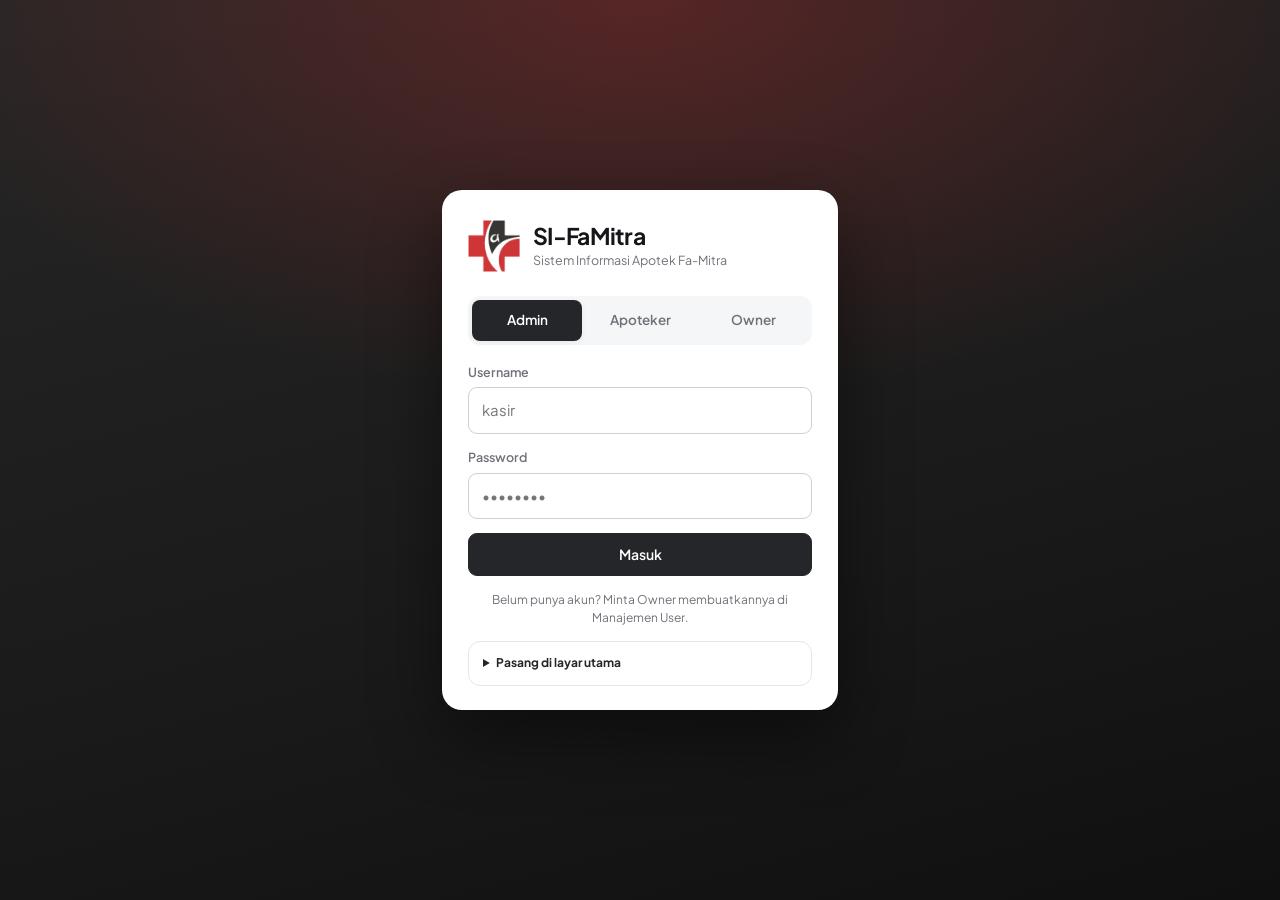
==== commit 2b992f7c: "feat: add PWA install foundation" ====
--- a/public/index.html
+++ b/public/index.html
@@ -2,9 +2,14 @@
 <html lang="id">
 <head>
   <meta charset="utf-8">
-  <meta name="viewport" content="width=device-width, initial-scale=1, maximum-scale=1">
+  <meta name="viewport" content="width=device-width, initial-scale=1, maximum-scale=1, viewport-fit=cover">
+  <meta name="theme-color" content="#141517">
+  <meta name="apple-mobile-web-app-capable" content="yes">
+  <meta name="apple-mobile-web-app-title" content="SI-FaMitra">
   <title>SI-FaMitra — Apotek Fa-Mitra</title>
-  <link rel="icon" href="https://ssl.gstatic.com/docs/script/images/logo.png">
+  <link rel="icon" href="/icons/famitra-192.png" type="image/png">
+  <link rel="apple-touch-icon" href="/icons/apple-touch-icon.png">
+  <link rel="manifest" href="/manifest.webmanifest">
   <link rel="preconnect" href="https://fonts.googleapis.com">
   <link rel="preconnect" href="https://fonts.gstatic.com" crossorigin>
   <link href="https://fonts.googleapis.com/css2?family=Plus+Jakarta+Sans:wght@400;500;600;700;800&display=swap" rel="stylesheet">
@@ -56,6 +61,12 @@
     <div id="loginError" class="login-error" hidden></div>
     <button id="loginBtn" class="btn btn-primary btn-block">Masuk</button>
     <p class="login-note">Belum punya akun? Minta Owner membuatkannya di Manajemen User.</p>
+    <button id="installAppBtn" class="btn btn-primary btn-block pwa-install-button" type="button" hidden>Pasang SI-FaMitra</button>
+    <details class="pwa-install-help">
+      <summary>Pasang di layar utama</summary>
+      <p><strong>Android:</strong> buka menu browser lalu pilih <em>Install app</em> atau <em>Tambahkan ke layar utama</em>.</p>
+      <p><strong>iPhone/iPad:</strong> di Safari, ketuk <em>Bagikan</em> → <em>Tambahkan ke Layar Utama</em>, aktifkan <em>Buka sebagai App Web</em>, lalu ketuk <em>Tambah</em>.</p>
+    </details>
   </div>
 </div>
 
@@ -66,11 +77,23 @@
       <div class="logo"></div>
       <div class="sidebar-brand-text">
         <strong>SI-FaMitra</strong>
-        <span id="sbApotek">Apotek Fa-Mitra</span>
+        <span>Apotek Fa-Mitra</span>
       </div>
     </div>
+    <div class="sidebar-cabang">
+      <span class="sidebar-cabang-ikon" aria-hidden="true">
+        <svg viewBox="0 0 24 24"><path d="M3 9l1.5-5h15L21 9"/><path d="M4 9v11h16V9"/><path d="M3 9a3 3 0 006 0 3 3 0 006 0 3 3 0 006 0"/></svg>
+      </span>
+      <div class="sidebar-cabang-teks">
+        <small>Cabang aktif</small>
+        <strong id="sbCabang">—</strong>
+        <span id="sbApotek" hidden>Apotek Fa-Mitra</span>
+      </div>
+    </div>
+    <div class="nav-judul">Menu</div>
     <nav id="navMenu" class="nav"></nav>
     <div class="sidebar-foot">
+      <span id="sbAvatar" class="sidebar-avatar" aria-hidden="true">—</span>
       <div class="whoami">
         <strong id="sbNama">—</strong>
         <span id="sbRole">—</span>
@@ -159,5 +182,9 @@
 <script src="js_master.js"></script>
 <script src="js_trx.js"></script>
 <script src="js_marketing_target.js"></script>
+<script src="js_marketing_lottery.js"></script>
+<script src="js_marketing_poin.js"></script>
+<script src="js_pwa.js"></script>
+<script src="js_mobile.js"></script>
 </body>
-</html>+</html>
--- a/public/style.css
+++ b/public/style.css
@@ -699,3 +699,774 @@
 
 /* ================================================= Preview struk browser === */
 .preview-toolbar{display:flex;gap:12px;align-items:flex-end;flex-wrap:wrap;margin-bottom:12px}.preview-toolbar .field{margin:0;min-width:180px}.preview-receipt{margin:0 auto;background:#fff;color:#000;border:1px dashed #b9bec7;box-shadow:0 10px 28px rgba(20,22,27,.16);padding:5mm 4mm 8mm;box-sizing:border-box;font-family:"Courier New",monospace;font-size:11px;line-height:1.35}.preview-receipt.w58{width:58mm;max-width:100%}.preview-receipt.w80{width:80mm;max-width:100%;font-size:12px}.preview-receipt table{width:100%;border-collapse:collapse;table-layout:fixed}.preview-receipt td{padding:1px 0;vertical-align:top;overflow-wrap:anywhere}.preview-receipt .ctr{text-align:center}.preview-receipt .r{text-align:right}.preview-receipt hr{border:0;border-top:1px dashed #555;margin:5px 0}
+
+/* Pager halaman Master Barang */
+.pager { display: flex; flex-wrap: wrap; align-items: center; justify-content: space-between; gap: 8px; margin-top: 12px; }
+.pager-tombol { display: flex; flex-wrap: wrap; align-items: center; gap: 4px; }
+.pager-tombol .btn[disabled] { opacity: .45; cursor: default; }
+
+/* ============================ Dashboard: gauge target & grafik omzet harian */
+.hero-target{display:flex; flex-direction:column; align-items:center; text-align:center; cursor:default}
+.hero-target > .sat-label{align-self:stretch; text-align:left}
+.gauge{width:100%; max-width:250px; display:block; margin:4px auto 0}
+.gauge-seg{stroke-width:9; stroke-linecap:round}
+.gauge-angka{font-size:34px; font-weight:800; letter-spacing:-.03em; fill:var(--ink-deep)}
+.gauge-label{font-size:12px; font-weight:600; fill:var(--muted)}
+.gauge .gauge-seg.isi{opacity:.001; transition:opacity .25s ease; transition-delay:calc(var(--i) * 22ms)}
+.gauge.siap .gauge-seg.isi{opacity:1}
+.gauge-info{display:grid; gap:6px; justify-items:center; margin-top:2px}
+.gauge-baris{display:flex; flex-wrap:wrap; gap:6px 8px; align-items:center; justify-content:center}
+.gauge-chip{font-size:11.5px; font-weight:700}
+.hero .gauge-chip.kurang{background:var(--warn-soft); color:var(--warn); border-color:transparent}
+.hero .gauge-chip.ok{background:var(--ok-soft); color:var(--ok); border-color:transparent}
+.gauge-laba{display:flex; flex-direction:column; align-items:center}
+.gauge-laba strong{font-size:17px; color:var(--ok)}
+.gauge-laba strong.minus{color:var(--bad)}
+.gauge-kunci{font-size:11.5px; color:var(--muted)}
+.gauge-periode{font-size:11.5px}
+@media (prefers-reduced-motion: reduce){ .gauge .gauge-seg.isi{opacity:1; transition:none} }
+
+.grafik-card{margin-bottom:14px}
+.grafik-head{display:flex; justify-content:space-between; align-items:flex-start; gap:12px; flex-wrap:wrap; margin-bottom:6px}
+.grafik-total{font-size:24px; font-weight:800; letter-spacing:-.03em; color:var(--ink-deep); display:flex; align-items:center; gap:8px; flex-wrap:wrap}
+.grafik-total .delta{margin-bottom:0}
+.seg-toggle{display:inline-flex; background:var(--paper); border:1px solid var(--line); border-radius:99px; padding:3px}
+.seg-toggle button{border:0; background:transparent; font:inherit; font-size:12.5px; font-weight:600; color:var(--muted); padding:6px 14px; border-radius:99px; cursor:pointer; min-height:32px}
+.seg-toggle button[aria-pressed="true"]{background:var(--surface); color:var(--ink-deep); box-shadow:var(--sh-1)}
+.seg-toggle button:focus-visible{outline:2px solid var(--brand); outline-offset:2px}
+.grafik-area{position:relative; width:100%}
+.grafik{display:block; max-width:100%; touch-action:pan-y}
+.grafik-grid{stroke:var(--line); stroke-width:1}
+.grafik-y,.grafik-x{font-size:11px; fill:var(--muted)}
+.grafik-kursor{stroke:var(--ink); stroke-width:1.5; stroke-dasharray:4 4}
+.grafik-titik{fill:var(--surface); stroke:var(--brand); stroke-width:3}
+.grafik-tip{position:absolute; pointer-events:none; background:var(--ink-deep); color:#fff; border-radius:8px; padding:8px 11px; font-size:12.5px; line-height:1.45; white-space:nowrap; box-shadow:var(--sh-2)}
+.grafik-tip-tgl{font-size:11px; color:rgba(255,255,255,.65)}
+
+/* Hero dashboard 50:50 — gauge target lebih besar, angka pendukung 2×2 (A + C) */
+@media (min-width:821px){
+  #dbIsi .hero{grid-template-columns:minmax(0,1fr) minmax(0,1fr); gap:28px}
+  #dbIsi .hero-satelit{display:grid; grid-template-columns:repeat(2,minmax(0,1fr)); gap:16px 24px; margin-top:20px; padding-top:18px}
+  #dbIsi .hero .sat-label{font-size:12.5px}
+  #dbIsi .hero .sat-nilai{font-size:22px}
+  #dbIsi .hero-target .gauge{max-width:360px}
+  #dbIsi .hero-target .gauge-info{gap:8px}
+  #dbIsi .hero-target .gauge-baris .sub,#dbIsi .hero-target .gauge-kunci,#dbIsi .hero-target .gauge-periode{font-size:12.5px}
+  #dbIsi .hero-target .gauge-laba strong{font-size:20px}
+}
+
+
+/* ================================================= Tema v12: kerangka & sidebar
+   Latar gelap penuh, sidebar gelap berikon, konten di panel terang melengkung
+   (radius 28px desktop / 24px HP) seperti referensi, layar penuh. Warna brand
+   tetap merah. Ringkasan AI & chat AI tidak disentuh. */
+:root{--shell:#141517;--shell-2:#1D1F23;--shell-line:rgba(255,255,255,.08);--shell-teks:#A1A4AB;--panel:#F5F6F8}
+body{background:var(--shell)}
+#appScreen.app{background:var(--shell)}
+
+/* ---- Sidebar ---- */
+.sidebar{background:var(--shell)!important;box-shadow:none!important;padding:22px 16px;gap:0}
+.sidebar-brand{border-bottom:0!important;margin-bottom:18px;padding:0 6px}
+.sidebar-brand .logo{width:36px;height:36px;flex:0 0 36px;border-radius:9px}
+.sidebar-brand-text strong{font-size:16px}
+.sidebar-brand-text span{color:var(--shell-teks)}
+.sidebar-cabang{display:flex;align-items:center;gap:10px;background:var(--shell-2);border:1px solid var(--shell-line);border-radius:14px;padding:10px 12px;margin-bottom:18px;min-width:0}
+.sidebar-cabang-ikon{width:30px;height:30px;flex:0 0 30px;border-radius:50%;display:grid;place-items:center;background:rgba(255,255,255,.06);color:#E8563F}
+.sidebar-cabang-ikon svg,.menu-ikon{width:18px;height:18px;flex:0 0 18px;stroke:currentColor;fill:none;stroke-width:1.8;stroke-linecap:round;stroke-linejoin:round}
+.sidebar-cabang-teks{min-width:0}
+.sidebar-cabang-teks small{display:block;font-size:11px;color:var(--shell-teks)}
+.sidebar-cabang-teks strong{display:block;font-size:13.5px;color:#fff;overflow:hidden;text-overflow:ellipsis;white-space:nowrap}
+.nav-judul{font-size:11.5px;font-weight:600;color:#6E727A;padding:0 10px;margin-bottom:6px}
+#navMenu{gap:2px}
+#navMenu button{display:flex;align-items:center;gap:11px;padding:9px 10px;border-radius:11px;color:var(--shell-teks);font-size:13.5px;font-weight:500;position:relative;overflow:visible;transform:none!important;box-shadow:none!important;background:transparent;transition:background .15s,color .15s}
+#navMenu button:hover{background:rgba(255,255,255,.05);color:#fff}
+#navMenu button.is-active{background:linear-gradient(90deg,rgba(255,255,255,.09),rgba(255,255,255,.02));color:#fff;font-weight:600}
+#navMenu button.is-active::before{content:"";position:absolute;left:-16px;top:8px;bottom:8px;width:3px;border-radius:0 3px 3px 0;background:var(--brand)}
+#navMenu button.is-active .menu-ikon{color:#E8563F}
+#navMenu button:focus-visible{outline:2px solid var(--brand);outline-offset:2px}
+.menu-label{min-width:0;overflow:hidden;text-overflow:ellipsis;white-space:nowrap}
+.sidebar-foot{border-top:1px solid var(--shell-line)!important;padding:12px 4px 0;justify-content:flex-start;gap:10px}
+.sidebar-avatar{width:34px;height:34px;flex:0 0 34px;border-radius:50%;display:grid;place-items:center;background:linear-gradient(135deg,var(--brand),var(--brand-dark));color:#fff;font-weight:700;font-size:12.5px}
+.sidebar-foot .whoami{flex:1}
+.sidebar-foot .whoami span{color:var(--shell-teks)}
+.sidebar-foot .btn{border-radius:99px;border-color:rgba(255,255,255,.14)!important;color:var(--shell-teks)!important;padding:6px 12px}
+.sidebar-foot .btn:hover{background:rgba(255,255,255,.08)!important;color:#fff!important}
+
+/* ---- Topbar: judul halaman (terang di panel desktop, gelap di HP) ---- */
+.topbar::before{display:none!important}
+.topbar h2::after{animation:none!important;box-shadow:none!important}
+
+/* ---- Desktop: panel melengkung, yang di-scroll hanya isi panel ---- */
+@media (min-width:881px){
+  #appScreen.app{grid-template-columns:248px minmax(0,1fr);height:100dvh;min-height:0}
+  .sidebar{height:100dvh}
+  .main{margin:10px 10px 10px 0;height:calc(100dvh - 20px);background:var(--panel);border-radius:28px;overflow:hidden;box-shadow:-10px 0 30px rgba(0,0,0,.25);display:flex;flex-direction:column}
+  .topbar{position:relative!important;background:transparent!important;color:var(--ink-deep)!important;box-shadow:none!important;min-height:0!important;padding:20px 28px 4px!important;border:0}
+  .topbar h2{color:var(--ink-deep)!important;font-size:22px!important;letter-spacing:-.025em}
+  .topbar-meta .chip,.topbar-meta .chip:first-child{background:#fff!important;border:1px solid var(--line)!important;color:var(--muted)!important;border-radius:99px;font-weight:600}
+  .view{flex:1;min-height:0;overflow-y:auto!important;overflow-x:hidden;background:transparent!important;padding:14px 28px 32px!important;scrollbar-width:thin;scrollbar-color:#D5D8DE transparent}
+  .view::-webkit-scrollbar{width:8px}.view::-webkit-scrollbar-thumb{background:#D5D8DE;border-radius:99px;border:2px solid var(--panel)}
+  .pos-pay{top:12px}
+}
+@media (min-width:881px) and (max-width:1180px){
+  #appScreen.app{grid-template-columns:220px minmax(0,1fr)}
+  .sidebar{padding:18px 12px}
+  #navMenu button.is-active::before{left:-12px}
+  .view{padding:12px 20px 28px!important}.topbar{padding:18px 20px 4px!important}
+}
+
+/* ---- HP & tablet: header gelap, panel melengkung, navigasi bawah gelap ---- */
+@media (max-width:880px){
+  .main{background:transparent}
+  .topbar{background:var(--shell)!important;box-shadow:none!important;border:0}
+  .view{background:var(--panel)!important;border-radius:24px;margin:0 6px 84px;padding:14px 12px 20px!important;min-height:calc(100dvh - 150px)}
+  .sidebar{box-shadow:none!important}
+  .sidebar.is-open{box-shadow:12px 0 40px rgba(0,0,0,.45)!important}
+  #navMenu button.is-active::before{left:-16px}
+  .tabbar{background:var(--shell)!important;border-top:0!important;padding:8px 6px calc(10px + env(safe-area-inset-bottom))}
+  .tabbar button{display:flex;flex-direction:column;align-items:center;gap:3px;color:var(--shell-teks);font-size:10.5px;background:transparent!important;min-width:0}
+  .tabbar button .menu-ikon{width:20px;height:20px}
+  .tabbar button.is-active{color:#fff}
+  .tabbar button.is-active .menu-ikon{color:#E8563F}
+  .tabbar .menu-label{max-width:100%}
+}
+
+
+/* ================================================= Tema v12: dashboard
+   Grid padat (target ±1,3 layar di laptop): 3 kartu KPI → grafik + target →
+   tabel bertab + widget gelap → lipatan rincian stok & rekomendasi AI.
+   Ringkasan AI (#aiBanner) tetap di posisi paling atas, tidak diubah. */
+.db-head{display:flex;justify-content:space-between;align-items:center;gap:10px 14px;flex-wrap:wrap;margin:2px 0 16px}
+.db-tanggal{color:var(--muted);font-size:13px;font-weight:500}
+.db-kontrol{display:flex;align-items:center;gap:8px;flex-wrap:wrap}
+.db-pil{display:inline-flex;background:#fff;border:1px solid var(--line);border-radius:99px;padding:3px;max-width:100%;overflow-x:auto;scrollbar-width:none}
+.db-pil::-webkit-scrollbar{display:none}
+.db-pil button,.db-rentang button{border:0;background:transparent;font:inherit;font-size:12.5px;font-weight:600;color:var(--muted);padding:7px 13px;border-radius:99px;cursor:pointer;white-space:nowrap;min-height:34px}
+.db-pil button[aria-pressed="true"]{background:var(--ink-deep);color:#fff}
+.db-pil button:focus-visible,.db-rentang button:focus-visible,.db-tabs button:focus-visible,.db-ikon-btn:focus-visible{outline:2px solid var(--brand);outline-offset:2px}
+/* Filter asli (ID tetap) dipadatkan: dropdown Rentang disembunyikan lewat JS,
+   Shift jadi pil kecil, Bulan/Tahun/Tanggal + Terapkan muncul bila perlu. */
+.db-filter .filterbar{display:flex!important;flex-wrap:wrap;align-items:center;gap:6px;padding:0!important;margin:0!important;background:transparent!important;border:0!important;box-shadow:none!important}
+.db-filter .field{flex-direction:row!important;align-items:center;gap:0!important}
+.db-filter .field span{display:none}
+.db-filter .inp,.db-filter select,.db-filter input{height:36px!important;border-radius:99px!important;background:#fff!important;border:1px solid var(--line)!important;padding:0 12px!important;font:600 12.5px 'Plus Jakarta Sans',system-ui,sans-serif!important;color:var(--ink)!important;width:auto!important}
+.db-filter .btn{height:36px;border-radius:99px;padding:0 14px;display:none}
+.db-filter.perlu-terapkan .btn{display:inline-flex;align-items:center}
+.db-pj{display:inline-flex;align-items:center;gap:7px;background:#fff;border:1px solid var(--line);border-radius:99px;padding:7px 12px 7px 10px;font-size:12.5px;color:var(--muted);white-space:nowrap}
+.db-pj b{color:var(--ink)}
+.db-pj .dot{width:8px;height:8px;border-radius:50%;background:var(--ok);box-shadow:0 0 0 3px var(--ok-soft)}
+.db-pj .dot.mati{background:var(--faint,#9BA0A8);box-shadow:none}
+.db-ikon-btn{width:38px;height:38px;border-radius:50%;display:grid;place-items:center;background:#fff;border:1px solid var(--line);color:var(--ink);cursor:pointer}
+.db-ikon-btn svg,.dk-ikon{width:18px;height:18px;stroke:currentColor;fill:none;stroke-width:1.8;stroke-linecap:round;stroke-linejoin:round}
+.db-ikon-btn:hover{background:var(--paper)}
+.db-ikon-btn[disabled]{opacity:.45;cursor:default}
+
+#dbIsi{gap:16px}
+.db-grid3{display:grid;grid-template-columns:1.25fr 1fr 1fr;gap:16px}
+.db-grid21{display:grid;grid-template-columns:minmax(0,2fr) minmax(0,1fr);gap:16px}
+.dkartu{position:relative;overflow:hidden;background:#fff;border:1px solid var(--line);border-radius:22px;padding:18px 20px;min-width:0;transition:box-shadow .18s,transform .18s}
+.dkartu:hover{box-shadow:0 10px 28px rgba(20,22,27,.07)}
+.dk-judul{display:flex;justify-content:space-between;align-items:center;gap:8px;color:var(--muted);font-weight:600;font-size:13px}
+.dk-ikon{color:#9BA0A8;margin-left:auto}
+.dk-nilai{font-size:28px;font-weight:800;letter-spacing:-.03em;line-height:1.1;margin-top:10px;color:var(--ink-deep);font-variant-numeric:tabular-nums}
+.dk-nilai small{font-size:13px;font-weight:500;color:#9BA0A8;letter-spacing:0}
+.dk-baris{display:flex;flex-wrap:wrap;align-items:center;gap:6px 8px;margin-top:8px;font-size:12.5px;color:var(--muted)}
+.dk-baris .delta{margin:0}
+.dk-sub{font-size:12.5px;color:var(--muted)}
+.dk-flex{display:flex;justify-content:space-between;align-items:flex-end;gap:10px}
+.db-spark{width:96px;height:44px;flex:none;overflow:visible}
+.dk-link{color:var(--brand-dark);font-weight:700}
+/* kartu gelap */
+.dk-gelap{background:var(--shell,#141517);border-color:var(--shell,#141517);color:#fff}
+.dk-gelap::after{content:"";position:absolute;right:-50px;top:-60px;width:180px;height:180px;border-radius:50%;background:rgba(206,44,43,.35);filter:blur(40px);opacity:.7;pointer-events:none}
+.dk-gelap>*{position:relative;z-index:1}
+.dk-gelap .dk-judul,.dk-gelap .dk-baris{color:#A1A4AB}
+.dk-gelap .dk-ikon{color:#E8563F}
+.dk-gelap .dk-nilai{color:#fff}
+.db-omzet{cursor:pointer}
+.db-omzet:hover{transform:translateY(-2px)}
+.db-omzet:focus-visible,.db-stok:focus-visible{outline:2px solid var(--brand);outline-offset:3px}
+.dk-sub2{display:grid;grid-template-columns:1fr 1fr;gap:10px;margin-top:14px;padding-top:12px;border-top:1px solid rgba(255,255,255,.1)}
+.dk-sub2 small{display:block;color:#8D9098;font-size:11.5px;font-weight:600}
+.dk-sub2 b{font-size:15px}.dk-sub2 b.minus{color:#FF8A80}
+/* kartu stok */
+.db-stok{cursor:pointer}
+.db-stok.kritis{border-color:var(--brand-line)}
+.db-stok-list{display:grid;gap:8px;margin-top:12px}
+.db-stok-list div{display:flex;justify-content:space-between;align-items:center;gap:8px;font-size:13px}
+.db-stok-list b{font-size:18px;letter-spacing:-.02em;white-space:nowrap}
+.db-stok-list b small{font-size:12px;color:#9BA0A8;font-weight:500}
+.db-stok-list b.warn{color:var(--warn)}
+.dk-chip-bad{background:var(--bad-soft);color:var(--bad);font-size:11px;font-weight:700;border:0}
+
+/* grafik bergaya sparkline */
+.db-grafik{display:flex;flex-direction:column;padding-bottom:12px}
+.db-grafik-head{display:flex;justify-content:space-between;align-items:flex-start;gap:10px;flex-wrap:wrap}
+.db-grafik-total{font-size:24px;font-weight:800;letter-spacing:-.03em;display:flex;align-items:center;gap:8px;flex-wrap:wrap;margin-top:4px;color:var(--ink-deep)}
+.db-grafik-total .delta{margin:0}
+.db-legenda{display:flex;gap:14px;font-size:12px;color:var(--muted);font-weight:500;flex-wrap:wrap}
+.db-legenda i{display:inline-block;width:14px;height:3px;border-radius:2px;margin-right:6px;vertical-align:middle}
+.lg-ini{background:#25262A}.lg-lalu{background:var(--brand);opacity:.45}
+.db-grafik-area{position:relative;width:100%}
+.db-grafik-svg{display:block;max-width:100%;touch-action:pan-y}
+.db-x{font-size:11.5px;font-weight:500;fill:#B5B9C0}
+.db-x.on{fill:var(--ink-deep);font-weight:700}
+.db-tip{z-index:3;position:absolute;pointer-events:none;background:#fff;color:var(--ink-deep);border-radius:12px;padding:8px 12px;box-shadow:0 10px 30px rgba(20,22,27,.14);text-align:center;white-space:nowrap;line-height:1.35}
+.db-tip small{display:block;color:#9BA0A8;font-size:11px}
+.db-tip b{display:block;font-size:16px;letter-spacing:-.02em}
+.db-rentang{display:flex;justify-content:space-around;gap:6px;margin-top:auto;padding-top:6px}
+.db-rentang button{padding:7px 20px}
+.db-rentang button[aria-pressed="true"]{background:var(--brand);color:#fff;box-shadow:0 6px 16px rgba(206,44,43,.3)}
+
+/* kartu target (latar merah muda lembut) */
+.db-target{background:#FFF5F4;border-color:var(--brand-soft)}
+.db-target .dk-judul{align-self:stretch;color:var(--brand-dark)}
+.db-target .dk-ikon{color:var(--brand)}
+.db-target .gauge-chip.kurang{background:var(--warn-soft);color:var(--warn);border-color:transparent}
+.db-target .gauge-chip.ok{background:var(--ok-soft);color:var(--ok);border-color:transparent}
+.db-target .gauge-kunci{background:#fff;border-radius:12px;padding:7px 12px}
+.db-target .gauge-laba{background:#fff;border-radius:14px;padding:8px 16px}
+
+/* tabel bertab */
+.db-tabs{display:inline-flex;gap:4px;background:var(--paper);border-radius:99px;padding:3px;max-width:100%;overflow-x:auto;scrollbar-width:none}
+.db-tabs::-webkit-scrollbar{display:none}
+.db-tabs button{border:0;background:transparent;font:inherit;font-weight:600;font-size:12.5px;color:var(--muted);padding:7px 13px;border-radius:99px;cursor:pointer;white-space:nowrap}
+.db-tabs button[aria-selected="true"]{background:#fff;color:var(--ink-deep);box-shadow:0 1px 3px rgba(0,0,0,.08)}
+.db-tabel{max-height:330px;overflow:auto;margin-top:8px}
+.db-tabel table{width:100%;min-width:0;border-collapse:collapse;font-size:13px}
+.db-tabel th{position:sticky;top:0;background:#fff;text-align:left;color:#9BA0A8;font-weight:600;font-size:12px;padding:8px 6px;border-bottom:1px solid var(--line)}
+.db-tabel td{padding:9px 6px;border-bottom:1px solid #F1F2F5;vertical-align:middle}
+.db-tabel tr:last-child td{border-bottom:0}
+.db-tabel .r{text-align:right}
+.db-av{display:inline-grid;place-items:center;width:28px;height:28px;border-radius:50%;background:var(--brand-soft);color:var(--brand-dark);font-weight:700;font-size:11px;margin-right:8px;vertical-align:middle}
+.db-av-no{background:var(--paper);color:var(--ink)}
+.db-shift{font-size:11.5px;font-weight:600;padding:3px 8px;border-radius:99px;background:var(--paper);color:var(--muted)}
+.db-shift.warn{background:var(--warn-soft);color:var(--warn)}
+.db-risiko{margin-top:12px;border-top:1px solid var(--line);padding-top:10px;display:grid;gap:8px}
+.db-risiko-item{display:flex;justify-content:space-between;align-items:center;gap:10px}
+
+/* widget gelap */
+.db-chip-shift{margin-left:auto;font-size:11.5px;font-weight:700;color:#fff;background:rgba(206,44,43,.3);border:1px solid rgba(232,86,63,.45);border-radius:99px;padding:3px 9px;white-space:nowrap}
+.db-chip-shift.luar{background:rgba(255,255,255,.08);border-color:rgba(255,255,255,.14);color:#C9CBD0}
+.db-pj-info{display:flex;flex-direction:column;gap:2px;margin-top:8px}
+.db-pj-info b{font-size:16px}.db-pj-info span{font-size:12.5px;color:#A1A4AB}
+.db-shift-list{display:grid;gap:10px;margin-top:10px}
+.db-shift-list .t{display:flex;justify-content:space-between;gap:8px;font-size:12.5px;color:#C9CBD0;margin-bottom:5px}
+.db-shift-list .bar{height:8px;border-radius:99px;background:rgba(255,255,255,.08);overflow:hidden}
+.db-shift-list .bar i{display:block;height:100%;border-radius:99px;background:linear-gradient(90deg,var(--brand-dark),#E8563F)}
+.db-seg4{display:grid;grid-template-columns:1fr 1fr;gap:8px;margin-top:10px}
+.db-seg4 div{background:rgba(255,255,255,.05);border:1px solid rgba(255,255,255,.07);border-radius:12px;padding:9px 11px}
+.db-seg4 b{font-size:18px;display:block}.db-seg4 b.warn{color:#F5A524}
+.db-seg4 small{color:#8D9098;font-size:11.5px}
+
+/* lipatan */
+.db-lipat{display:grid;grid-template-columns:1fr 1fr;gap:16px;align-items:start}
+.db-lipat .fold{margin:0;background:#fff;border:1px solid var(--line);border-radius:16px;overflow:hidden}
+#dbIsi .db-lipat .fold>summary{border-left:0;padding:14px 16px;font-weight:600;cursor:pointer}
+.db-lipat .fold[open]{grid-column:1/-1}
+
+@media (max-width:1180px){
+  .db-grid3{grid-template-columns:1fr 1fr}.db-grid3 .db-omzet{grid-column:1/-1}
+}
+@media (max-width:980px){
+  .db-grid21{grid-template-columns:1fr}
+  .db-baris-grafik{display:flex;flex-direction:column-reverse}
+  .db-lipat{grid-template-columns:1fr}
+}
+@media (max-width:560px){
+  .db-head{margin-bottom:12px}
+  .db-kontrol{width:100%}
+  .db-pj{display:none}
+  .db-pil{flex:1 1 100%}
+  #dbIsi{gap:12px}
+  .db-grid3,.db-grid21{gap:12px}
+  .dkartu{padding:15px 16px;border-radius:18px}
+  .dk-nilai{font-size:24px}
+  .db-grid3 .dkartu:not(.db-omzet) .db-spark{display:none}
+  .db-hp-sembunyi{display:none}
+  .db-rentang button{padding:7px 14px}
+}
+
+/* Sidebar: tanpa scrollbar yang terlihat; menu dipadatkan di layar pendek
+   supaya muat tanpa perlu digeser (tetap bisa di-scroll bila benar-benar penuh). */
+#navMenu{scrollbar-width:none;-ms-overflow-style:none}
+#navMenu::-webkit-scrollbar{display:none}
+@media (min-width:881px) and (max-height:820px){
+  .sidebar{padding-top:16px;padding-bottom:14px}
+  .sidebar-brand,.sidebar-cabang{margin-bottom:12px}
+  #navMenu button{padding-top:7px;padding-bottom:7px}
+}
+@media (min-width:881px) and (max-height:700px){
+  .sidebar-cabang{display:none}
+  #navMenu button{padding-top:5px;padding-bottom:5px}
+}
+
+/* ================================================= Tema v12: Kasir (POS)
+   Permintaan Owner: kartu & kolom isian GELAP di atas latar panel TERANG.
+   Panel pembayaran = kartu gelap paling pekat dengan pendar merah (fokus).
+   HP: panel bayar menjadi bilah ringkas di atas navigasi bawah (total + Bayar),
+   ketuk untuk membuka; keranjang & pencarian tetap terlihat. */
+.pos-dark{margin:0!important;padding:0!important;min-height:0!important;background:transparent!important;color:#E7E8EA}
+.pos-dark .card{background:#1D1F23;border:1px solid #1D1F23;color:#E7E8EA;border-radius:20px;box-shadow:0 8px 22px rgba(20,22,27,.10)}
+.pos-dark h3,.pos-dark h4{color:#fff}
+.pos-dark .field>span,.pos-dark .sub,.pos-dark .empty{color:#A1A4AB}
+.pos-dark .inp{background:#2A2C31;border-color:#34363C;color:#fff;border-radius:12px}
+.pos-dark .inp:focus{background:#2F3137;border-color:var(--brand);box-shadow:0 0 0 3px rgba(206,44,43,.25)}
+.pos-dark .inp::placeholder{color:#7C8088}
+.pos-dark select.inp option{background:#1D1F23;color:#fff}
+.pos-dark th{color:#8D9098;border-bottom-color:#34363C}
+.pos-dark td{border-bottom-color:#2A2C31}
+.pos-dark .chip{background:#2A2C31;color:#C9CBD0;border-color:#34363C}
+.pos-dark .chip-brand{background:rgba(206,44,43,.22);color:#FFD9D6;border-color:rgba(232,86,63,.45)}
+.pos-dark .btn{background:#2A2C31;border-color:#3A3C42;color:#E7E8EA;border-radius:99px}
+.pos-dark .btn:hover{background:#34363C;border-color:#4A4C52}
+.pos-dark .btn-brand{background:var(--brand);border-color:var(--brand);color:#fff}
+.pos-dark .kbd-hint{color:#A1A4AB;border-color:#3A3C42}
+.pos-dark .pos-search .inp{border:1.5px solid #3A3C42;border-radius:14px;background:#2A2C31}
+.pos-dark .pos-search .inp:focus{border-color:var(--brand)}
+.pos-dark .pos-customer-info{background:#25272C;border-color:#34363C;color:#A1A4AB}
+.pos-dark .pos-customer-info:empty{display:none}
+.pos-dark .suggest{background:#25272C;border-color:#34363C;box-shadow:0 16px 40px rgba(0,0,0,.35)}
+.pos-dark .suggest button{color:#E7E8EA;border-bottom-color:#34363C}
+.pos-dark .suggest button:hover,.pos-dark .suggest button.is-cursor{background:rgba(206,44,43,.2)}
+.pos-dark .s-meta,.pos-dark .cart-meta{color:#A1A4AB}
+.pos-dark .cart-item{background:#25272C;border-color:#34363C;border-radius:14px}
+.pos-dark .qty input{background:#1D1F23;border-color:#3A3C42;color:#fff}
+.pos-dark .qty button{background:#2A2C31;border-color:#3A3C42;color:#fff}
+.pos-dark .qty button:hover{background:rgba(206,44,43,.3);border-color:rgba(232,86,63,.5)}
+/* Panel pembayaran: paling pekat + pendar merah */
+.pos-dark .pos-pay{background:var(--shell,#141517);border-color:var(--shell,#141517);border-radius:22px;overflow:hidden;box-shadow:0 14px 34px rgba(20,22,27,.22)}
+.pos-dark .pos-pay::after{content:"";position:absolute;right:-60px;top:-70px;width:200px;height:200px;border-radius:50%;background:rgba(206,44,43,.32);filter:blur(45px);pointer-events:none}
+.pos-dark .pos-pay>*{position:relative;z-index:1}
+.pos-dark .pos-pay .inp{background:#1D1F23;border-color:rgba(255,255,255,.1)}
+.pos-dark .pos-pay .btn{background:rgba(255,255,255,.06);border-color:rgba(255,255,255,.12)}
+.pos-dark .pos-pay .btn:hover{background:rgba(255,255,255,.12)}
+.pos-dark .pos-pay .pay-row{color:#C9CBD0}
+.pos-dark .pos-pay .pay-row.total{border-top-color:rgba(255,255,255,.1)}
+.pos-dark .pos-pay .pay-total{color:#fff}
+.pos-dark .pos-pay .pos-reward-row{background:rgba(255,255,255,.05);border-color:rgba(245,165,36,.45);color:#F5C66B}
+.pos-pay-ringkas{display:none}
+
+@media (max-width:1040px){
+  .pos-dark .pos{grid-template-columns:minmax(0,1fr)}
+  .pos-dark .pos>div{min-width:0}
+  .pos-dark .pos-head-left{min-width:0}
+  .pos-dark #posPJ{overflow:hidden;text-overflow:ellipsis;white-space:nowrap;max-width:100%}
+  .pos-cust{display:grid;grid-template-columns:minmax(0,1.2fr) minmax(0,1fr);gap:8px}
+  .pos-cust #posWA,.pos-cust #posSegmen{grid-column:1/-1}
+  .pos-cust #posSegmen:empty{display:none}
+  .pos-cust .inp,.pos-cust select.inp{max-width:none!important;width:100%}
+  .pos-head{gap:6px}.pos-dark .kbd-hint{display:none}
+  .pos-dark .cart-item{grid-template-columns:1fr}
+  .pos-dark .cart-kanan{justify-content:space-between}
+  /* ruang untuk bilah bayar ringkas + navigasi bawah */
+  .pos-dark{padding-bottom:96px!important}
+  .pos-dark .pos-pay{position:fixed;left:8px;right:8px;bottom:calc(66px + env(safe-area-inset-bottom));z-index:29;margin:0;padding:0;border-radius:20px;
+    transform:none;transition:transform .25s cubic-bezier(.4,0,.2,1);box-shadow:0 -6px 30px rgba(0,0,0,.35);max-height:calc(100dvh - 150px);display:flex;flex-direction:column}
+  .pos-dark .pos-pay.is-collapsed{transform:translateY(calc(100% - 64px))}
+  .pos-dark .pos-pay-grip{display:flex;flex-direction:column;align-items:stretch;gap:6px;width:100%;height:auto;min-height:64px;padding:8px 16px 10px;border:0;border-bottom:1px solid rgba(255,255,255,.08);background:transparent;cursor:pointer;color:#fff;font:inherit;text-align:left}
+  .pos-dark .pos-pay-grip>span{align-self:center;width:42px;height:4px;border-radius:2px;background:rgba(255,255,255,.3)}
+  .pos-pay-ringkas{display:flex;align-items:center;gap:10px;font-style:normal}
+  .pos-pay-ringkas small{font-size:12px;color:#A1A4AB}
+  .pos-pay-ringkas b{font-size:19px;letter-spacing:-.02em;margin-left:auto}
+  .pos-pay-aksi{font-style:normal;font-weight:700;font-size:13px;background:var(--brand);color:#fff;border-radius:99px;padding:7px 16px}
+  .pos-pay:not(.is-collapsed) .pos-pay-aksi{background:rgba(255,255,255,.1)}
+  .pos-pay:not(.is-collapsed) .pos-pay-aksi::after{content:" ✕"}
+  .pos-pay:not(.is-collapsed) .pos-pay-ringkas b{visibility:hidden}
+  .pos-dark .pos-pay-body{padding:6px 16px 16px!important;max-height:none;overflow-y:auto;flex:1;min-height:0}
+  body:has(.pos-dark) .aidock:not(.full){bottom:150px}
+}
+/* ================================================= Tema v12: Ringkasan AI (varian A — gelap)
+   Hanya tampilan: posisi, teks, tombol Mulai/Refresh, ID & class tetap. */
+.aibanner{background:#141517!important;color:#fff!important;border:0!important;border-left:0!important;border-radius:22px!important;box-shadow:none!important;padding:16px 20px!important}
+.aibanner::after{border:0!important;box-shadow:none!important;width:260px!important;height:260px!important;right:-80px!important;top:-120px!important;background:rgba(206,44,43,.38);filter:blur(50px)}
+.aibanner-tag{background:rgba(206,44,43,.28)!important;color:#FFD9D6!important;border:1px solid rgba(232,86,63,.45)!important;border-radius:99px!important}
+.aibanner p,.aibanner p strong{color:#fff!important}.aibanner p.sub{color:#A1A4AB!important}
+.aibanner .btn{background:#fff!important;color:#141517!important;border:0!important;border-radius:99px!important;padding:7px 16px!important}
+.aibanner-sorot{border-top-color:rgba(255,255,255,.1)!important;gap:8px!important}
+.aibanner-sorot>div{background:rgba(255,255,255,.05);border:1px solid rgba(255,255,255,.08);border-radius:12px;padding:9px 11px}
+.aibanner .sorot-label,.aibanner .sorot-catatan{color:#8D9098!important}.aibanner .sorot-nilai{color:#fff!important}
+
+
+/* ================================================= Tema v13: gradasi merah
+   Sidebar & bingkai gelap diberi pendar merah; kartu Kasir gelap bergradasi. */
+#appScreen.app{background:radial-gradient(120% 60% at 0% 100%,rgba(206,44,43,.38) 0%,rgba(206,44,43,0) 60%),linear-gradient(180deg,#141517 0%,#191416 60%,#2a1216 100%)!important;background-attachment:fixed!important}
+.sidebar{background:transparent!important}
+.sidebar-cabang{background:rgba(255,255,255,.05)!important;border-color:rgba(255,255,255,.08)!important}
+#navMenu button.is-active{background:linear-gradient(90deg,rgba(206,44,43,.35),rgba(206,44,43,.05))!important}
+@media (max-width:880px){
+  .topbar,.tabbar{background:linear-gradient(90deg,#141517 0%,#2a1216 100%)!important}
+  .sidebar{background:linear-gradient(180deg,#141517 0%,#2a1216 100%)!important}
+}
+.pos-dark .card{background:linear-gradient(145deg,#1D1F23 0%,#1F1C1F 55%,#3A1A1E 100%)!important;border-color:transparent!important}
+.pos-dark .pos-pay{background:linear-gradient(160deg,#141517 0%,#1d1416 50%,#4a161b 100%)!important}
+
+/* ================================================= Tema v13: sparkline KPI */
+.db-spark{width:110px;height:48px}
+
+/* ================================================= Promo & kampanye aktif */
+.db-promo-hitung{margin-left:8px;min-width:22px;height:22px;border-radius:99px;background:var(--brand);color:#fff;font-size:12px;font-weight:700;display:inline-grid;place-items:center;padding:0 6px}
+.db-link-btn{margin-left:auto;border:0;background:transparent;color:var(--brand-dark);font:inherit;font-weight:700;font-size:12.5px;cursor:pointer;padding:4px 6px;border-radius:8px}
+.db-link-btn:hover{background:var(--brand-soft)}
+.db-promo-list{display:grid;gap:8px;margin-top:12px}
+.db-promo-item{display:grid;grid-template-columns:44px minmax(0,1fr) auto;gap:12px;align-items:center;padding:10px 12px;border-radius:16px;background:var(--paper);transition:background .15s}
+.db-promo-item:hover{background:#EEF0F3}
+.db-cincin{width:44px;height:44px}
+.db-cincin-dasar{fill:#fff;stroke:#E3E5EA;stroke-width:4}
+.db-cincin-isi{fill:none;stroke-width:4;stroke-linecap:round}
+.db-cincin-ikon{fill:none;stroke-width:1.9;stroke-linecap:round;stroke-linejoin:round}
+.kupon .db-cincin-isi{stroke:#CE2C2B}.kupon .db-cincin-ikon{stroke:#CE2C2B}
+.bundle .db-cincin-isi{stroke:#E08A1E}.bundle .db-cincin-ikon{stroke:#C2710C}
+.undian .db-cincin-isi{stroke:#0E9F6E}.undian .db-cincin-ikon{stroke:#0E9F6E}
+.db-promo-teks{min-width:0}
+.db-promo-nama{font-weight:700;font-size:13.5px;color:var(--ink-deep);overflow:hidden;text-overflow:ellipsis;white-space:nowrap}
+.db-promo-nama code{font:700 11px ui-monospace,SFMono-Regular,Menlo,monospace;background:#fff;border:1px dashed var(--line-strong);border-radius:6px;padding:1px 6px;color:var(--ink);margin-left:4px}
+.db-promo-bawah{display:flex;align-items:center;gap:10px;margin-top:7px}
+.db-meter{flex:1;max-width:220px;height:6px;border-radius:99px;background:#E3E5EA;overflow:hidden}
+.db-meter i{display:block;height:100%;border-radius:99px;background:linear-gradient(90deg,#9E1F24,#EE6A4F)}
+.bundle .db-meter i{background:linear-gradient(90deg,#C2710C,#F5A524)}
+.undian .db-meter i{background:linear-gradient(90deg,#0E9F6E,#34D399)}
+.db-promo-sisa{font-size:11.5px;font-weight:700;color:var(--muted);white-space:nowrap}
+.db-promo-sisa.mepet{color:var(--bad)}
+.db-promo-angka{text-align:right;line-height:1.1}
+.db-promo-angka b{display:block;font-size:20px;letter-spacing:-.02em;color:var(--ink-deep)}
+.db-promo-angka b small{font-size:12px;color:var(--muted);font-weight:600}
+.db-promo-angka span{font-size:11px;color:var(--muted);font-weight:600}
+.db-promo-kosong{display:flex;flex-direction:column;align-items:center;gap:8px;padding:26px 0;color:var(--muted);font-size:13px}
+.db-promo-kosong svg{width:34px;height:34px;fill:none;stroke:#C9CCD2;stroke-width:1.6;stroke-linecap:round;stroke-linejoin:round}
+/* ringkasan hasil promo (kartu gelap bergradasi merah) */
+.db-promo-sum{background:linear-gradient(160deg,#141517 0%,#1d1416 55%,#4a161b 100%);border-color:transparent;color:#fff}
+.db-promo-sum .dk-judul{color:#A1A4AB}
+.db-promo-atas{display:flex;justify-content:space-between;align-items:center;gap:10px;margin-top:6px}
+.db-promo-besar{font-size:28px;font-weight:800;letter-spacing:-.03em}
+.db-promo-kecil{font-size:12px;color:#A1A4AB;margin-top:2px}
+.db-roas{width:72px;height:72px;flex:none}
+.db-roas-dasar{fill:none;stroke:rgba(255,255,255,.1);stroke-width:6}
+.db-roas-isi{fill:none;stroke:#EE6A4F;stroke-width:6;stroke-linecap:round;transform:rotate(-90deg);transform-origin:32px 32px}
+.db-roas-angka{font:800 15px 'Plus Jakarta Sans',system-ui,sans-serif;fill:#fff}
+.db-roas-label{font:700 8px 'Plus Jakarta Sans',system-ui,sans-serif;fill:#8D9098;letter-spacing:.08em}
+.db-komposisi{display:flex;height:12px;border-radius:99px;overflow:hidden;background:rgba(255,255,255,.08);margin-top:16px;gap:2px}
+.db-komposisi i{display:block;height:100%}
+.db-komposisi .laba,.db-komposisi-ket .laba{background:#34D399}
+.db-komposisi .hpp,.db-komposisi-ket .hpp{background:#6B6F78}
+.db-komposisi .diskon,.db-komposisi-ket .diskon{background:#EE6A4F}
+.db-komposisi-ket{display:flex;flex-wrap:wrap;gap:6px 14px;margin-top:8px;font-size:11.5px;color:#C9CBD0}
+.db-komposisi-ket i{display:inline-block;width:8px;height:8px;border-radius:2px;margin-right:5px}
+.db-promo-bar{display:grid;gap:8px;margin-top:14px;padding-top:12px;border-top:1px solid rgba(255,255,255,.1)}
+.db-promo-bar div{display:grid;grid-template-columns:minmax(0,1fr) 1.2fr auto;gap:8px;align-items:center;font-size:12px}
+.db-promo-bar .n{color:#C9CBD0;overflow:hidden;text-overflow:ellipsis;white-space:nowrap}
+.db-promo-bar .b{height:8px;border-radius:99px;background:rgba(255,255,255,.08);overflow:hidden}
+.db-promo-bar .b i{display:block;height:100%;border-radius:99px;background:linear-gradient(90deg,#9E1F24,#EE6A4F)}
+.db-promo-bar .v{font-weight:700;color:#fff}
+@media (max-width:560px){
+  .db-promo-item{grid-template-columns:40px minmax(0,1fr) auto;gap:10px;padding:9px 10px}
+  .db-cincin{width:40px;height:40px}
+  .db-promo-angka b{font-size:17px}
+}
+
+/* Kartu stok visual */
+.db-stok-visual{display:flex;align-items:center;gap:14px;margin-top:8px}
+.db-donat{width:88px;height:88px;flex:none}
+.db-donat-angka{font:800 16px 'Plus Jakarta Sans',system-ui,sans-serif;fill:var(--ink-deep)}
+.db-donat-label{font:600 8.5px 'Plus Jakarta Sans',system-ui,sans-serif;fill:#9BA0A8}
+.db-stok-angka{display:grid;gap:8px;flex:1;min-width:0}
+.db-stok-angka>div{display:flex;align-items:center;gap:10px}
+.db-stok-ikon{width:34px;height:34px;border-radius:11px;display:grid;place-items:center;flex:none}
+.db-stok-ikon svg{width:18px;height:18px;fill:none;stroke:currentColor;stroke-width:1.9;stroke-linecap:round;stroke-linejoin:round}
+.db-stok-angka b{font-size:22px;letter-spacing:-.02em;line-height:1;color:var(--ink-deep)}
+.db-stok-angka small{font-size:11.5px;font-weight:600;color:#9BA0A8;margin-left:-4px}
+.db-stok-angka .bahaya .db-stok-ikon{background:var(--bad-soft);color:var(--bad)}
+.db-stok-angka .bahaya b{color:var(--bad)}
+.db-stok-angka .waspada .db-stok-ikon{background:var(--warn-soft);color:var(--warn)}
+.db-stok-angka .tenang .db-stok-ikon{background:var(--ok-soft);color:var(--ok)}
+.db-stok-legenda{display:flex;gap:12px;margin-top:10px;font-size:11.5px;font-weight:700;color:var(--muted)}
+.db-stok-legenda i{display:inline-block;width:8px;height:8px;border-radius:50%;margin-right:5px}
+.db-stok.kritis{border-color:var(--brand-line)}
+
+/* ================================================= Kasir: promo interaktif (tiket)
+   Tiket merah = siap dipakai, abu = hampir memenuhi syarat. Satu promo per
+   transaksi; yang terpasang tampil sebagai tiket kecil di panel bayar. */
+.tk-head{display:flex;align-items:center;justify-content:space-between;margin:12px 0 8px;font-size:12px;font-weight:700;color:#C9CBD0}
+.tk-rail{display:flex;gap:10px;overflow-x:auto;scrollbar-width:none;padding:10px 2px 12px;margin:-6px 0 4px}
+.tk-rail::-webkit-scrollbar{display:none}
+.tk{position:relative;flex:none;display:flex;min-width:290px;max-width:340px;border-radius:16px;background:#2A2C31;box-shadow:0 8px 20px rgba(0,0,0,.25)}
+.tk::before,.tk::after{content:"";position:absolute;left:88px;width:16px;height:16px;border-radius:50%;background:#211E21;transform:translateX(-50%);z-index:1}
+.tk::before{top:-8px}.tk::after{bottom:-8px}
+.tk-stub{width:88px;flex:none;display:flex;flex-direction:column;align-items:center;justify-content:center;border-radius:16px 0 0 16px;background:linear-gradient(160deg,#E8563F,#9E1F24);color:#fff;border-right:2px dashed rgba(255,255,255,.35)}
+.tk-stub small{font-size:10px;font-weight:800;opacity:.85;letter-spacing:.06em}
+.tk-stub b{font-size:20px;letter-spacing:-.03em;line-height:1.1}
+.tk-isi{flex:1;padding:10px 12px 10px 16px;display:flex;flex-direction:column;justify-content:center;gap:6px;min-width:0}
+.tk-nama{font-weight:800;font-size:13.5px;color:#fff;white-space:nowrap;overflow:hidden;text-overflow:ellipsis}
+.tk-syarat{display:flex;align-items:center;gap:6px;font-size:11.5px;color:#A1A4AB;min-width:0;white-space:nowrap;overflow:hidden;text-overflow:ellipsis}
+.tk-dots{display:inline-flex;gap:3px;flex:none}.tk-dots i{width:14px;height:5px;border-radius:99px;background:#44464D}.tk-dots i.on{background:#34D399}
+.tk-kurang{display:inline-block;flex:none;height:5px;border-radius:99px;background:#44464D;overflow:hidden;width:70px}.tk-kurang i{display:block;height:100%;background:#E8563F;border-radius:99px}
+.tk-btn{align-self:flex-start;border:0;border-radius:99px;background:#fff;color:#141517;font:800 12px 'Plus Jakarta Sans',system-ui,sans-serif;padding:6px 14px;cursor:pointer;max-width:100%;overflow:hidden;text-overflow:ellipsis;white-space:nowrap}
+.tk-btn:hover{transform:translateY(-1px)}
+.tk-btn:focus-visible{outline:2px solid #EE6A4F;outline-offset:2px}
+.tk-btn[disabled]{background:rgba(52,211,153,.18);color:#6EE7B7;cursor:default;transform:none}
+.tk.hampir .tk-stub{background:linear-gradient(160deg,#4A4C53,#2A2C31);color:#C9CBD0}
+.tk.hampir .tk-btn{background:transparent;color:#fff;border:1px solid rgba(255,255,255,.35)}
+.tk.terpasang{box-shadow:0 0 0 2px #34D399,0 8px 20px rgba(0,0,0,.25)}
+.tk-terbaik{position:absolute;top:-9px;right:12px;z-index:2;font-size:10px;font-weight:800;letter-spacing:.03em;background:#34D399;color:#062E1F;border-radius:99px;padding:2px 8px}
+.tk.kecil{min-width:250px}.tk.kecil .tk-stub{width:76px}.tk.kecil::before,.tk.kecil::after{left:76px}
+.pp-badge{display:inline-flex;align-items:center;font-size:10.5px;font-weight:800;color:#fff;background:#CE2C2B;border-radius:6px;padding:1px 6px;margin-left:6px;vertical-align:middle}
+/* panel bayar */
+.pay-link{display:flex;justify-content:space-between;gap:8px;margin:10px 0 2px}
+.link-btn{border:0;background:transparent;padding:4px 0;font:700 12.5px 'Plus Jakarta Sans',system-ui,sans-serif;color:#FFB4A6;cursor:pointer}
+.link-btn:hover{color:#fff;text-decoration:underline}
+.pay-hemat{display:flex;align-items:center;justify-content:center;gap:8px;margin-top:10px;padding:8px;border-radius:99px;background:rgba(52,211,153,.12);color:#6EE7B7;font-weight:800;font-size:13px}
+.pay-hemat[hidden]{display:none}
+.pay-undian{display:flex;align-items:center;gap:10px;margin-top:10px;font-size:12px;color:#C9CBD0}
+.pay-undian svg{width:34px;height:34px;flex:none}
+.pay-undian b{color:#fff}
+.pay-undian .u-dasar{fill:none;stroke:rgba(255,255,255,.1);stroke-width:4}
+.pay-undian .u-isi{fill:none;stroke:#34D399;stroke-width:4;stroke-linecap:round;transition:stroke-dashoffset .3s}
+.pay-undian.lolos{color:#6EE7B7}
+/* promo terpasang: tiket kecil */
+.pos-dark .pos-pay .pos-reward-row{margin-top:10px;display:flex;align-items:center;gap:10px;padding:10px 12px;border-radius:14px;background:rgba(255,255,255,.06);border:1px dashed rgba(238,106,79,.6);color:#fff}
+.pos-dark .pos-pay .pos-reward-row::before{content:"🏷";width:30px;height:30px;flex:none;border-radius:9px;background:linear-gradient(160deg,#E8563F,#9E1F24);display:grid;place-items:center;font-size:14px}
+.pos-dark .pos-pay .pos-reward-row>span:first-child{flex:1;min-width:0;font-size:12.5px;color:#C9CBD0}
+.pos-dark .pos-pay .pos-reward-row strong{color:#fff}
+.pos-dark .pos-pay .pos-reward-row .num{font-weight:800;color:#6EE7B7}
+.pos-dark .pos-pay .pos-reward-row .btn{padding:3px 10px;font-size:11.5px}
+@media (max-width:560px){.tk{min-width:260px}.tk.kecil{min-width:230px}}
+
+
+/* ================================================= Tema v14: aplikasi mobile
+   Semua aturan di sini hanya berlaku di HP/tablet kecil (≤880px); tampilan
+   laptop tidak berubah. Bilah bawah per peran, menu & dialog sebagai lembar
+   bawah, tabel jadi kartu, kolom isian besar, respons sentuhan. */
+.hanya-hp{display:none}
+.seg-ctl,#ptr,#scanner,.pos-scan,.ci-del,.top-avatar,.tb-logo{display:none}
+.m-list{display:none}
+
+@media (max-width:880px){
+  :root{--tabbar-h:66px}
+  html{-webkit-text-size-adjust:100%}
+  body{overscroll-behavior-y:contain;-webkit-tap-highlight-color:transparent}
+  button,.btn,.sheet-tile,.m-kartu,.tk-btn{-webkit-user-select:none;user-select:none;touch-action:manipulation}
+  .hanya-hp{display:revert}
+  .hanya-desktop{display:none!important}
+  .m-list{display:grid;gap:8px}
+
+  /* ---- bilah atas ---- */
+  .sidebar{display:none!important}
+  #menuToggle{display:none!important}
+  .tb-logo{display:block;width:34px;height:34px;flex:0 0 34px;border-radius:10px;margin-right:10px}
+  .topbar{align-items:center}
+  .topbar h2{font-size:20px!important;letter-spacing:-.02em;flex:1;min-width:0;overflow:hidden;text-overflow:ellipsis;white-space:nowrap}
+  .top-avatar{display:grid;place-items:center;width:34px;height:34px;flex:0 0 34px;border-radius:50%;border:0;color:#fff;font:800 12px 'Plus Jakarta Sans',system-ui,sans-serif;background:linear-gradient(135deg,var(--brand),var(--brand-dark));cursor:pointer}
+  .topbar-meta{gap:6px;align-items:center}
+  #clockChip{display:none}
+
+  /* ---- panel konten sampai ke dasar (bilah bawah menumpang di atasnya) ---- */
+  .view{margin:0!important;border-radius:28px 28px 0 0!important;min-height:calc(100dvh - 64px);padding:16px 14px calc(var(--tabbar-h) + 26px)!important}
+  .view.pindah{animation:pindahHalaman .24s cubic-bezier(.2,.8,.2,1)}
+  @keyframes pindahHalaman{from{opacity:0;transform:translateY(12px)}to{opacity:1;transform:none}}
+
+  /* ---- bilah bawah per peran ---- */
+  .tabbar{display:flex!important;align-items:flex-end;justify-content:space-around;height:auto;padding:0 6px calc(12px + env(safe-area-inset-bottom))!important;
+    background:linear-gradient(90deg,#141517 0%,#2a1216 100%)!important;border-top:0!important;box-shadow:0 -10px 30px rgba(0,0,0,.25);overflow:visible}
+  .tabbar button{flex:1;max-width:76px;display:flex;flex-direction:column;align-items:center;gap:4px;min-height:54px;padding:9px 2px 0!important;
+    border:0;background:transparent!important;color:#9DA0A8!important;font:600 10.5px 'Plus Jakarta Sans',system-ui,sans-serif;transition:transform .12s,color .12s}
+  .tabbar button:active{transform:scale(.92)}
+  .tabbar button .menu-ikon{width:22px;height:22px}
+  .tabbar button.is-active{color:#fff!important}
+  .tabbar button.is-active .menu-ikon{color:#EE6A4F}
+  .tabbar .tab-tengah{max-width:84px;padding-top:0!important;color:#fff!important}
+  .tab-fab{width:60px;height:60px;margin-top:-30px;border-radius:50%;display:grid;place-items:center;color:#fff;
+    background:linear-gradient(145deg,#E8563F,#B5252A);box-shadow:0 10px 22px rgba(206,44,43,.5),0 0 0 6px #171416;transition:transform .12s}
+  .tabbar .tab-tengah:active .tab-fab{transform:scale(.94)}
+  .tab-fab .menu-ikon{width:26px;height:26px;color:#fff!important}
+  .tabbar .tab-tengah.is-active .tab-fab{box-shadow:0 10px 26px rgba(206,44,43,.7),0 0 0 6px #171416,0 0 0 8px rgba(238,106,79,.45)}
+
+  /* ---- ruang untuk bilah bawah ---- */
+  .toast{bottom:calc(var(--tabbar-h) + 46px + env(safe-area-inset-bottom))!important}
+  .aidock:not(.full){bottom:calc(var(--tabbar-h) + 14px + env(safe-area-inset-bottom))!important}
+  body:has(.pos-dark) .aidock:not(.full){bottom:calc(var(--tabbar-h) + 130px + env(safe-area-inset-bottom))!important}
+  .pos-dark .pos-pay{top:auto!important;bottom:calc(var(--tabbar-h) + 38px + env(safe-area-inset-bottom))!important}
+  .pos-dark{padding-bottom:calc(var(--tabbar-h) + 132px)!important}
+
+  /* ---- kolom isian besar (tanpa zoom otomatis iOS) ---- */
+  .field input,.field select,.field textarea,.inp,.filterbar .inp,.filterbar select,.filterbar input{font-size:16px!important;min-height:48px;border-radius:14px}
+  .field textarea{min-height:88px}
+  .qty input{font-size:16px!important;min-height:38px}
+  .field>span,.filterbar .field span{font-size:12px;font-weight:700}
+  .btn{min-height:44px;border-radius:14px;transition:transform .1s,background .15s}
+  .btn:active,.icon-btn:active,.chip:active{transform:scale(.96)}
+  .btn-sm{min-height:38px}
+
+  /* ---- filter dipadatkan (2 kolom) ---- */
+  .filterbar{grid-template-columns:repeat(2,minmax(0,1fr))!important;gap:8px!important;padding:12px!important}
+  .filterbar .field:last-of-type{grid-column:auto}
+  .filterbar .btn{grid-column:1/-1}
+
+  /* ---- pilihan segmen (menggantikan select kecil) ---- */
+  .seg-asal{display:none!important}
+  .seg-ctl{display:flex;flex-wrap:wrap;gap:8px}
+  .seg-ctl button{padding:11px 16px;border-radius:14px;border:1.5px solid var(--line-strong);background:var(--paper);color:var(--muted);font:700 14px 'Plus Jakarta Sans',system-ui,sans-serif;cursor:pointer;transition:transform .1s}
+  .seg-ctl button:active{transform:scale(.96)}
+  .seg-ctl button[aria-pressed="true"]{background:var(--ink-deep);border-color:var(--ink-deep);color:#fff}
+
+  /* ---- dialog = lembar bawah ---- */
+  .modal{place-items:end stretch!important;padding:0!important}
+  .modal-box{width:100%!important;max-width:none!important;max-height:92dvh!important;border-radius:28px 28px 0 0!important;animation:lembarNaik .28s cubic-bezier(.2,.8,.2,1);transition:transform .2s}
+  .modal-box::before{content:"";display:block;flex:none;width:44px;height:5px;border-radius:9px;background:#D5D8DE;margin:9px auto 0}
+  @keyframes lembarNaik{from{transform:translateY(100%)}to{transform:none}}
+  .modal-head{padding:10px 18px 12px!important;border-bottom:0!important;touch-action:none}
+  .modal-head h3{font-size:19px!important;letter-spacing:-.02em}
+  .modal-body{padding:4px 18px 16px!important;-webkit-overflow-scrolling:touch;overscroll-behavior:contain}
+  .modal-foot{padding:12px 18px calc(14px + env(safe-area-inset-bottom))!important;box-shadow:0 -8px 22px rgba(20,22,27,.07);gap:10px!important;flex-wrap:nowrap}
+  .modal-foot .btn{height:52px;min-height:52px;border-radius:16px;font-weight:800;font-size:15px}
+  .modal-foot .btn:not(.btn-primary):not(.btn-danger){flex:0 0 auto;padding:0 22px}
+  .modal-foot .btn-primary,.modal-foot .btn-danger{flex:1}
+  .modal-foot .btn-primary{background:linear-gradient(90deg,#CE2C2B,#E8563F);border:0;color:#fff;box-shadow:0 10px 22px rgba(206,44,43,.3)}
+  .modal-body .grid.g2{grid-template-columns:repeat(2,minmax(0,1fr));gap:10px}
+
+  /* ---- menu = lembar bawah ---- */
+  .sheet-wadah{position:fixed;inset:0;z-index:75}
+  .sheet-dim{position:absolute;inset:0;background:rgba(10,10,12,.55);opacity:0;transition:opacity .22s}
+  .sheet{position:absolute;left:0;right:0;bottom:0;background:#fff;color:var(--ink);border-radius:28px 28px 0 0;padding:8px 18px calc(22px + env(safe-area-inset-bottom));
+    max-height:88dvh;overflow-y:auto;transform:translateY(100%);transition:transform .26s cubic-bezier(.2,.8,.2,1)}
+  .sheet-wadah.buka .sheet-dim{opacity:1}
+  .sheet-wadah.buka .sheet{transform:none}
+  .sheet-handle{width:44px;height:5px;border-radius:9px;background:#D5D8DE;margin:2px auto 14px;touch-action:none;padding:8px 0;background-clip:content-box;box-sizing:content-box;height:5px}
+  .sheet-user{display:flex;align-items:center;gap:12px;margin-bottom:18px;touch-action:none}
+  .sheet-avatar{width:46px;height:46px;flex:0 0 46px;border-radius:50%;display:grid;place-items:center;color:#fff;font-weight:800;font-size:15px;background:linear-gradient(135deg,var(--brand),var(--brand-dark))}
+  .sheet-user-teks{flex:1;min-width:0}
+  .sheet-user-teks b{display:block;font-size:16px;color:var(--ink-deep);overflow:hidden;text-overflow:ellipsis;white-space:nowrap}
+  .sheet-user-teks small{color:var(--muted);font-size:12.5px}
+  .sheet-keluar{border:0;border-radius:99px;background:var(--paper);color:var(--ink-deep);font:800 13px 'Plus Jakarta Sans',system-ui,sans-serif;padding:10px 18px;cursor:pointer}
+  .sheet-grid{display:grid;grid-template-columns:repeat(3,minmax(0,1fr));gap:14px 8px}
+  .sheet-tile{display:flex;flex-direction:column;align-items:center;gap:8px;border:0;background:transparent;font:600 12px 'Plus Jakarta Sans',system-ui,sans-serif;color:var(--ink);text-align:center;cursor:pointer;padding:0;transition:transform .12s}
+  .sheet-tile:active{transform:scale(.94)}
+  .sheet-tile i{width:58px;height:58px;border-radius:19px;background:var(--paper);display:grid;place-items:center;color:var(--ink-deep)}
+  .sheet-tile .menu-ikon{width:26px;height:26px}
+  .sheet-tile.on i{background:linear-gradient(145deg,#E8563F,#B5252A);color:#fff;box-shadow:0 8px 16px rgba(206,44,43,.3)}
+
+  /* ---- tabel → kartu ---- */
+  table[data-tk="1"]{min-width:0!important;display:block}
+  table[data-tk="1"] thead{display:none}
+  table[data-tk="1"] tbody{display:grid;gap:10px}
+  table[data-tk="1"] tr{display:block;background:#fff;border:1px solid var(--line);border-radius:18px;padding:12px 14px}
+  table[data-tk="1"] tr.tk-penuh{background:transparent;border:0;padding:0}
+  table[data-tk="1"] td{display:flex;justify-content:space-between;align-items:baseline;gap:14px;padding:5px 0!important;border:0!important;text-align:right!important;font-size:13.5px;min-width:0}
+  table[data-tk="1"] td::before{content:attr(data-label);flex:none;color:var(--muted);font-weight:600;font-size:12px;text-align:left}
+  table[data-tk="1"] td:first-child{display:block;text-align:left!important;font-weight:800;font-size:14.5px;color:var(--ink-deep);padding-bottom:7px!important;margin-bottom:3px;border-bottom:1px solid #F1F2F5!important}
+  table[data-tk="1"] td:first-child::before{content:none}
+  table[data-tk="1"] td:not([data-label]):not(.tk-aksi){display:block;text-align:left!important}
+  table[data-tk="1"] td:not([data-label])::before{content:none}
+  table[data-tk="1"] td:empty{display:none}
+  table[data-tk="1"] td.tk-aksi{display:flex;justify-content:flex-end;flex-wrap:wrap;gap:8px;padding-top:10px!important;margin-top:4px;border-top:1px solid #F1F2F5!important}
+  table[data-tk="1"] td.tk-aksi::before{content:none}
+  .pos-dark table[data-tk="1"] tr{background:#25272C;border-color:#34363C}
+  .pos-dark table[data-tk="1"] td:first-child{color:#fff;border-bottom-color:#34363C!important}
+  .table-wrap{overflow-x:visible}
+
+  /* ---- Master Barang: kartu ringkas + tombol melayang ---- */
+  .m-kartu{display:flex;align-items:center;gap:12px;background:#fff;border:1px solid var(--line);border-radius:18px;padding:11px 12px;cursor:pointer;transition:transform .1s,box-shadow .15s}
+  .m-kartu:active{transform:scale(.985)}
+  .m-kartu.nonaktif{opacity:.55}
+  .m-av{width:44px;height:44px;flex:0 0 44px;border-radius:14px;display:grid;place-items:center;font-weight:800;font-size:16px}
+  .m-av.ok{background:var(--ok-soft);color:var(--ok)}.m-av.warn{background:var(--warn-soft);color:var(--warn)}.m-av.bad{background:var(--bad-soft);color:var(--bad)}.m-av.mati{background:var(--paper);color:var(--muted)}
+  .m-nm{flex:1;min-width:0}
+  .m-nm b{display:block;font-size:14px;color:var(--ink-deep);overflow:hidden;text-overflow:ellipsis;white-space:nowrap}
+  .m-nm small{color:var(--muted);font-size:11.5px}
+  .m-rt{text-align:right;flex:none}
+  .m-rt b{display:block;font-size:13.5px;margin-bottom:4px;color:var(--ink-deep)}
+  .m-rt .chip{border:0;cursor:pointer;font-weight:700}
+  #bgTambah{position:fixed;right:16px;bottom:calc(var(--tabbar-h) + 16px + env(safe-area-inset-bottom));z-index:28;height:52px;padding:0 20px;border-radius:18px;
+    background:linear-gradient(145deg,#E8563F,#B5252A);border:0;color:#fff;font-weight:800;font-size:14.5px;box-shadow:0 12px 26px rgba(206,44,43,.45)}
+  #bgCari{max-width:none!important;flex:1 1 100%}
+
+  /* ---- Kasir: cari + kamera, geser untuk hapus ---- */
+  .pos-search{display:flex;gap:10px;align-items:center}
+  .pos-search .inp{flex:1;min-width:0}
+  .pos-scan{display:grid!important;place-items:center;flex:0 0 52px;width:52px;height:52px;border:0;border-radius:16px;cursor:pointer;
+    background:linear-gradient(145deg,#E8563F,#B5252A);box-shadow:0 8px 18px rgba(206,44,43,.4);transition:transform .1s}
+  .pos-scan:active{transform:scale(.94)}
+  .pos-scan svg{width:24px;height:24px;stroke:#fff;fill:none;stroke-width:1.9;stroke-linecap:round;stroke-linejoin:round}
+  .pos-search .suggest{top:100%;left:0;right:0}
+  .ci-wrap{position:relative;overflow:hidden;border-radius:14px;touch-action:pan-y}
+  .ci-wrap .cart-item{position:relative;z-index:1;transition:transform .2s cubic-bezier(.2,.8,.2,1)}
+  .ci-del{display:flex!important;flex-direction:column;align-items:center;justify-content:center;gap:2px;position:absolute;right:0;top:0;bottom:0;width:88px;border:0;background:#CE2C2B;color:#fff;font:800 11.5px 'Plus Jakarta Sans',system-ui,sans-serif;cursor:pointer}
+  .ci-del svg{width:20px;height:20px;stroke:#fff;fill:none;stroke-width:1.9;stroke-linecap:round;stroke-linejoin:round}
+  .qty button{min-width:40px;min-height:40px}
+
+  /* ---- tarik untuk muat ulang ---- */
+  #ptr{display:block;position:fixed;top:56px;left:50%;z-index:60;width:38px;height:38px;margin-left:0;transform:translate(-50%,-60px);opacity:0;pointer-events:none;
+    border-radius:50%;background:#fff;box-shadow:0 6px 18px rgba(0,0,0,.25);transition:opacity .15s}
+  #ptr.lihat{opacity:1}
+  #ptr span{position:absolute;inset:9px;border-radius:50%;border:3px solid #E3E5EA;border-top-color:var(--brand);transition:transform .2s}
+  #ptr.siap span{transform:rotate(180deg)}
+  #ptr.muat span{animation:putar .7s linear infinite}
+  @keyframes putar{to{transform:rotate(360deg)}}
+
+  /* ---- pemindai kamera ---- */
+  #scanner{display:block;position:fixed;inset:0;z-index:85;background:#000;color:#fff}
+  #scanner video{position:absolute;inset:0;width:100%;height:100%;object-fit:cover}
+  .scan-atas{position:absolute;top:0;left:0;right:0;display:flex;align-items:center;gap:12px;padding:calc(14px + env(safe-area-inset-top)) 16px 14px;background:linear-gradient(180deg,rgba(0,0,0,.65),transparent)}
+  .scan-atas b{font-size:17px;flex:1;color:#fff;text-shadow:0 1px 6px rgba(0,0,0,.6)}
+  .scan-x{width:40px;height:40px;border-radius:50%;border:0;background:rgba(255,255,255,.16);display:grid;place-items:center;color:#fff}
+  .scan-ic{width:20px;height:20px;stroke:currentColor;fill:none;stroke-width:1.9;stroke-linecap:round;stroke-linejoin:round}
+  .scan-hitung{background:#34D399;color:#062E1F;font-weight:800;font-size:12px;border-radius:99px;padding:5px 12px}
+  .scan-bingkai{position:absolute;left:50%;top:44%;width:min(78vw,320px);height:min(46vw,190px);transform:translate(-50%,-50%);border-radius:18px;box-shadow:0 0 0 100vmax rgba(0,0,0,.45)}
+  .scan-bingkai i{position:absolute;width:30px;height:30px;border:4px solid #EE6A4F}
+  .scan-bingkai i:nth-child(1){left:-2px;top:-2px;border-right:0;border-bottom:0;border-radius:18px 0 0 0}
+  .scan-bingkai i:nth-child(2){right:-2px;top:-2px;border-left:0;border-bottom:0;border-radius:0 18px 0 0}
+  .scan-bingkai i:nth-child(3){left:-2px;bottom:-2px;border-right:0;border-top:0;border-radius:0 0 0 18px}
+  .scan-bingkai i:nth-child(4){right:-2px;bottom:-2px;border-left:0;border-top:0;border-radius:0 0 18px 0}
+  .scan-garis{position:absolute;left:8px;right:8px;top:50%;height:2px;background:linear-gradient(90deg,transparent,#EE6A4F,transparent);box-shadow:0 0 14px #EE6A4F;animation:pindai 1.8s ease-in-out infinite alternate}
+  .scan-garis.kena{background:linear-gradient(90deg,transparent,#34D399,transparent);box-shadow:0 0 18px #34D399}
+  @keyframes pindai{from{top:10%}to{top:90%}}
+  .scan-bawah{position:absolute;left:0;right:0;bottom:0;padding:18px 18px calc(22px + env(safe-area-inset-bottom));background:linear-gradient(0deg,rgba(0,0,0,.75),transparent);text-align:center}
+  .scan-bawah p{font-size:13px;color:#D5D8DE;margin:0 0 14px}
+  .scan-aksi{display:flex;gap:10px;justify-content:center}
+  .scan-aksi button{display:flex;align-items:center;gap:8px;height:50px;padding:0 22px;border-radius:16px;border:1px solid rgba(255,255,255,.3);background:rgba(255,255,255,.12);color:#fff;font:800 14.5px 'Plus Jakarta Sans',system-ui,sans-serif}
+  .scan-aksi button[hidden]{display:none}
+  .scan-aksi .utama{flex:1;max-width:220px;justify-content:center;border:0;background:linear-gradient(90deg,#CE2C2B,#E8563F)}
+  .scan-aksi button.on{background:#F5C66B;color:#3A2A00}
+}
+@media (max-width:880px){
+  .toast{border-radius:18px!important;max-width:calc(100vw - 32px)!important;text-align:center}
+  .tabbar .tab-tengah .menu-label{margin-top:2px}
+}
+
+@media (max-width:880px){
+  /* bilah bayar tertutup: tinggi tetap 76px supaya tidak ada baris yang mengintip */
+  .pos-dark .pos-pay-grip{height:76px!important;min-height:76px!important;justify-content:center}
+  .pos-dark .pos-pay{transform:none!important;overflow:hidden;max-height:calc(100dvh - 190px)!important;transition:max-height .28s cubic-bezier(.2,.8,.2,1)}
+  .pos-dark .pos-pay.is-collapsed{max-height:76px!important}
+  /* Kasir: pencarian & keranjang di atas (paling sering dipakai), pelanggan sesudahnya */
+  .pos-dark .pos>div:first-child{display:flex;flex-direction:column;gap:12px}
+  .pos-dark .pos>div:first-child>.card{margin-top:0}
+  .pos-dark .pos-head{order:0;padding:10px 14px}
+  .pos-dark .pos>div:first-child>.card:nth-of-type(3){order:1}
+  .pos-dark .pos>div:first-child>.card:nth-of-type(2){order:2}
+  .pos-dark .pos>div:first-child>.card:nth-of-type(4){order:3}
+  .pos-dark .pos-head-left{flex-wrap:wrap;gap:6px}
+  /* kartu pembungkus tabel/daftar-kartu tidak perlu bingkai ganda */
+  .card:has(> .table-wrap > table[data-tk="1"]),.card:has(> .m-list){background:transparent;border:0;box-shadow:none;padding:0}
+  .card:has(> .table-wrap > table[data-tk="1"]) > .card-head,.card:has(> .m-list) > .card-head{padding:0 2px}
+  .modal-body .grid.g2,.modal-body .grid.g3{grid-template-columns:repeat(2,minmax(0,1fr))!important;gap:10px}
+}
+
+/* ================================================= Dashboard: dipertahankan seperti versi live
+   Permintaan Owner: tampilan isi Dashboard di HP tetap seperti sebelumnya. Aturan
+   umum aplikasi-mobile di atas (bingkai panel, ukuran isian & tombol) dikembalikan
+   khusus untuk halaman ini. Bilah bawah/menu tetap yang baru (berlaku semua halaman). */
+@media (max-width:880px){
+  body[data-hal="dashboard"] .view{margin:0 6px 84px!important;border-radius:24px!important;padding:14px 12px 20px!important;min-height:calc(100dvh - 150px)!important;overflow-x:clip}
+  body[data-hal="dashboard"] .db-filter .inp,body[data-hal="dashboard"] .db-filter select,body[data-hal="dashboard"] .db-filter input{font-size:12.5px!important;min-height:0!important;border-radius:99px!important}
+  body[data-hal="dashboard"] .btn{min-height:0;border-radius:99px}
+  body[data-hal="dashboard"] .db-filter .btn{min-height:44px}
+  body[data-hal="dashboard"] .btn-sm{min-height:0}
+}
+
+/* ------------------------ Bantuan install PWA ------------------------ */
+.pwa-install-help{margin-top:14px;padding:12px 14px;border:1px solid var(--line);border-radius:12px;color:var(--muted);font-size:12px;line-height:1.55}
+.pwa-install-help summary{color:var(--ink);font-weight:700;cursor:pointer}
+.pwa-install-help p{margin:10px 0 0}
+.pwa-install-help em{font-style:normal;font-weight:600;color:var(--ink)}
+.pwa-install-button{margin-top:14px}
+.pwa-install-button[hidden]{display:none!important}
